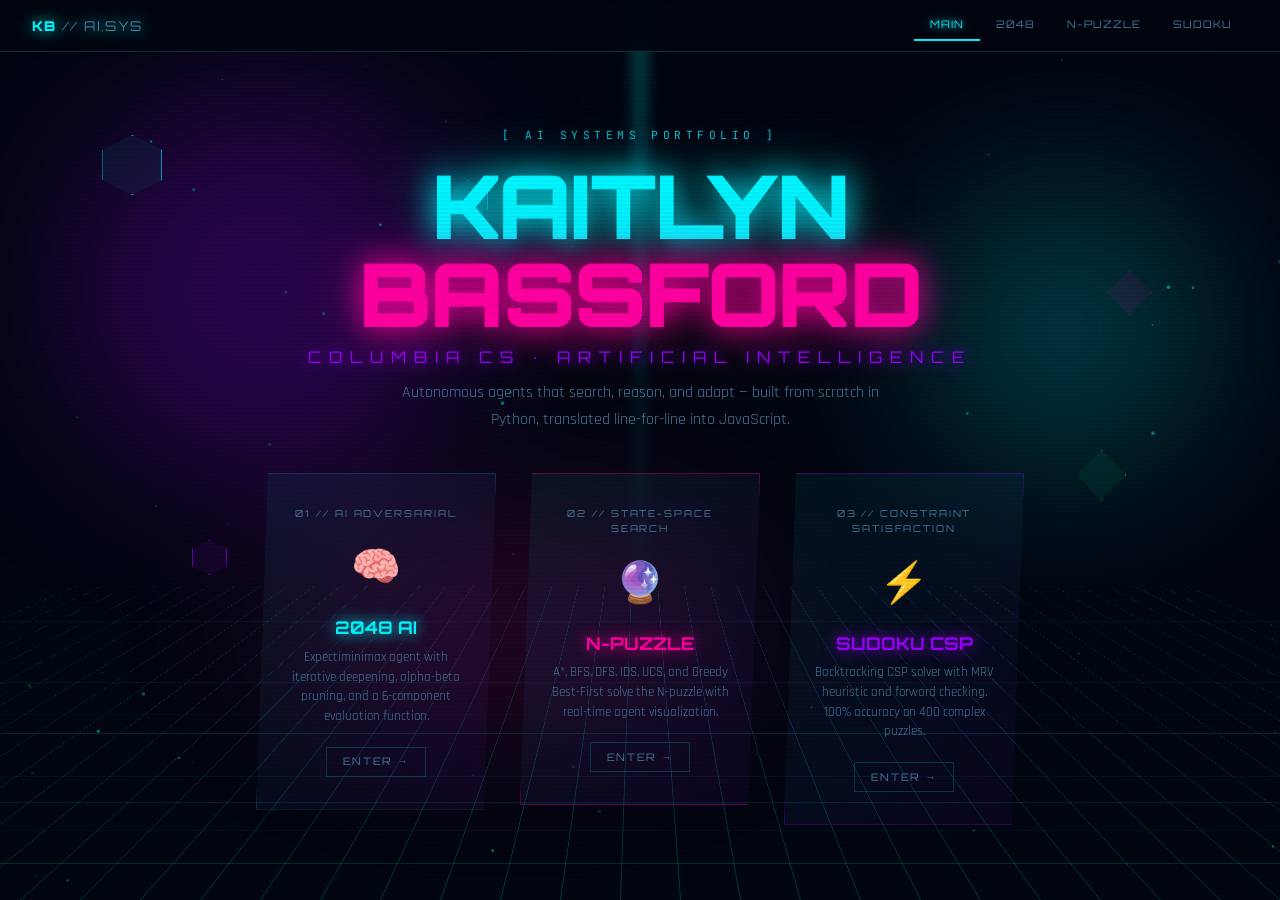
==== index.html @ d5c82c49 "feat: scaffold portfolio landing page and navigation" ====
<!DOCTYPE html>
<html lang="en">
<head>
<meta charset="UTF-8">
<meta name="viewport" content="width=device-width, initial-scale=1.0">
<title>KAITLYN BASSFORD // AI SYSTEMS</title>
<link href="https://fonts.googleapis.com/css2?family=Orbitron:wght@400;700;900&family=Rajdhani:wght@300;400;600;700&family=JetBrains+Mono:wght@300;400;700&display=swap" rel="stylesheet">
<link rel="stylesheet" href="style.css">
</head>
<body>

<nav id="nav">
  <div class="nav-logo"><a href="main.html">KB<span style="color:var(--dim);font-weight:400"> // AI.SYS</span></a></div>
  <ul class="nav-links">
    <li><a href="main.html" class="act">MAIN</a></li>
    <li><a href="2048.html">2048</a></li>
    <li><a href="npuzzle.html">N-PUZZLE</a></li>
    <li><a href="sudoku.html">SUDOKU</a></li>
  </ul>
</nav>

<div class="page act" id="page-main">
  <!-- Background FX -->
  <div class="grid-floor"><div class="grid-floor-inner"></div></div>
  <div class="tunnel-glow"></div>
  <div class="glow-blob b1"></div>
  <div class="glow-blob b2"></div>
  <div class="glow-blob b3"></div>
  <div class="crystal c1"></div>
  <div class="crystal c2"></div>
  <div class="crystal c3"></div>
  <div class="crystal c4"></div>
  <div class="crystal c5"></div>

  <canvas id="particles-canvas" style="position:absolute;top:0;left:0;width:100%;height:100%;pointer-events:none;z-index:1"></canvas>

  <div class="hero-content">
    <div class="hero-tag">[ AI SYSTEMS PORTFOLIO ]</div>
    <h1 class="hero-name">
      <span class="line1" data-text="KAITLYN">KAITLYN</span>
      <span class="line2" data-text="BASSFORD">BASSFORD</span>
    </h1>
    <div class="hero-sub">Columbia CS · Artificial Intelligence</div>
    <p class="hero-desc">Autonomous agents that search, reason, and adapt — built from scratch in Python, translated line-for-line into JavaScript.</p>

    <div class="project-cards">
      <a class="proj-card-main" href="2048.html">
        <div class="pcm-inner">
          <div class="pcm-num">01 // AI ADVERSARIAL</div>
          <div class="pcm-icon">🧠</div>
          <div class="pcm-title cyan">2048 AI</div>
          <div class="pcm-desc">Expectiminimax agent with iterative deepening, alpha-beta pruning, and a 6-component evaluation function.</div>
          <div class="pcm-enter">ENTER →</div>
        </div>
      </a>
      <a class="proj-card-main" href="npuzzle.html">
        <div class="pcm-inner pink-card">
          <div class="pcm-num">02 // STATE-SPACE SEARCH</div>
          <div class="pcm-icon">🔮</div>
          <div class="pcm-title pink">N-PUZZLE</div>
          <div class="pcm-desc">A*, BFS, DFS, IDS, UCS, and Greedy Best-First solve the N-puzzle with real-time agent visualization.</div>
          <div class="pcm-enter">ENTER →</div>
        </div>
      </a>
      <a class="proj-card-main" href="sudoku.html">
        <div class="pcm-inner purple-card">
          <div class="pcm-num">03 // CONSTRAINT SATISFACTION</div>
          <div class="pcm-icon">⚡</div>
          <div class="pcm-title purple">SUDOKU CSP</div>
          <div class="pcm-desc">Backtracking CSP solver with MRV heuristic and forward checking. 100% accuracy on 400 complex puzzles.</div>
          <div class="pcm-enter">ENTER →</div>
        </div>
      </a>
    </div>
  </div>
</div>

<script>
(function() {
  const canvas = document.getElementById('particles-canvas');
  if (!canvas) return;
  const ctx = canvas.getContext('2d');
  let W, H, particles;
  function resize() { W = canvas.width = canvas.offsetWidth; H = canvas.height = canvas.offsetHeight; }
  function init() {
    resize();
    particles = Array.from({length: 60}, () => ({
      x: Math.random()*W, y: Math.random()*H,
      vx: (Math.random()-0.5)*0.4, vy: (Math.random()-0.5)*0.4,
      r: Math.random()*1.5+0.5, a: Math.random()
    }));
  }
  function draw() {
    ctx.clearRect(0,0,W,H);
    particles.forEach(p => {
      p.x += p.vx; p.y += p.vy;
      if (p.x<0) p.x=W; if (p.x>W) p.x=0;
      if (p.y<0) p.y=H; if (p.y>H) p.y=0;
      ctx.beginPath(); ctx.arc(p.x, p.y, p.r, 0, Math.PI*2);
      ctx.fillStyle = `rgba(0,245,255,${p.a*0.5})`; ctx.fill();
    });
    requestAnimationFrame(draw);
  }
  window.addEventListener('resize', init);
  init(); draw();
})();
</script>
</body>
</html>
---- style.css ----
/* ══════════════════════════════════════════════════════
   CYBERPUNK BASE
══════════════════════════════════════════════════════ */
:root {
  --cyan:    #00f5ff;
  --pink:    #ff00a0;
  --purple:  #9b00ff;
  --green:   #00ff88;
  --yellow:  #ffe600;
  --red:     #ff3b3b;
  --bg:      #020610;
  --bg2:     #050d1a;
  --bg3:     #080f20;
  --panel:   rgba(0,245,255,0.04);
  --border:  rgba(0,245,255,0.18);
  --borderb: rgba(0,245,255,0.35);
  --text:    #c0e8ff;
  --dim:     #4a7a9b;
  --mono:    'JetBrains Mono', monospace;
  --orb:     'Orbitron', sans-serif;
  --raj:     'Rajdhani', sans-serif;
}
*,*::before,*::after { margin:0; padding:0; box-sizing:border-box; }
html { scroll-behavior: smooth; }
body {
  background: var(--bg);
  color: var(--text);
  font-family: var(--raj);
  font-size: 15px;
  line-height: 1.6;
  overflow-x: hidden;
}
::-webkit-scrollbar { width: 4px; }
::-webkit-scrollbar-track { background: var(--bg); }
::-webkit-scrollbar-thumb { background: var(--cyan); border-radius: 2px; }
a { color: inherit; text-decoration: none; }
input, button, select { font-family: inherit; }
select option { background: var(--bg2); }

/* ── SCANLINE OVERLAY ── */
body::before {
  content: '';
  position: fixed;
  top: 0; left: 0; right: 0; bottom: 0;
  background: repeating-linear-gradient(
    0deg,
    transparent,
    transparent 2px,
    rgba(0,0,0,0.04) 2px,
    rgba(0,0,0,0.04) 4px
  );
  pointer-events: none;
  z-index: 9999;
  animation: scanmove 8s linear infinite;
}
@keyframes scanmove {
  0% { background-position: 0 0; }
  100% { background-position: 0 100px; }
}

/* ── PAGES ── */
.page { display: none; min-height: 100vh; }
.page.act { display: block; animation: fadeIn 0.4s ease; }
@keyframes fadeIn { from { opacity:0; transform: translateY(10px); } to { opacity:1; transform: translateY(0); } }

/* ── NEON TEXT ── */
.neon-cyan  { color: var(--cyan);   text-shadow: 0 0 10px var(--cyan),   0 0 20px var(--cyan),   0 0 40px var(--cyan); }
.neon-pink  { color: var(--pink);   text-shadow: 0 0 10px var(--pink),   0 0 20px var(--pink),   0 0 40px var(--pink); }
.neon-green { color: var(--green);  text-shadow: 0 0 10px var(--green),  0 0 20px var(--green); }
.neon-purple{ color: var(--purple); text-shadow: 0 0 10px var(--purple), 0 0 20px var(--purple); }

/* ── GLITCH EFFECT ── */
@keyframes glitch1 {
  0%,100% { clip-path: inset(0 0 95% 0); transform: translate(-3px, 0); }
  20%      { clip-path: inset(40% 0 40% 0); transform: translate(3px, 0); }
  40%      { clip-path: inset(80% 0 5% 0); transform: translate(-2px, 0); }
  60%      { clip-path: inset(20% 0 70% 0); transform: translate(2px, 0); }
  80%      { clip-path: inset(60% 0 20% 0); transform: translate(-3px, 0); }
}
@keyframes glitch2 {
  0%,100% { clip-path: inset(5% 0 90% 0); transform: translate(3px, 0); color: var(--pink); }
  33%     { clip-path: inset(50% 0 30% 0); transform: translate(-3px, 0); }
  66%     { clip-path: inset(25% 0 65% 0); transform: translate(2px, 0); }
}
.glitch-wrap { position: relative; display: inline-block; }
.glitch-wrap::before,
.glitch-wrap::after {
  content: attr(data-text);
  position: absolute;
  top: 0; left: 0;
  width: 100%; height: 100%;
  font-family: inherit;
  font-weight: inherit;
  font-size: inherit;
  color: var(--cyan);
}
.glitch-wrap::before {
  animation: glitch1 4s infinite steps(1);
  color: var(--cyan);
}
.glitch-wrap::after {
  animation: glitch2 4.5s infinite steps(1);
  color: var(--pink);
}
.glitch-active .glitch-wrap::before { animation: glitch1 0.3s infinite steps(1); }
.glitch-active .glitch-wrap::after  { animation: glitch2 0.35s infinite steps(1); }

/* ── CYBER BUTTON ── */
.cyber-btn {
  position: relative;
  display: inline-flex;
  align-items: center;
  justify-content: center;
  gap: 0.5rem;
  padding: 0.65rem 1.8rem;
  font-family: var(--orb);
  font-size: 0.75rem;
  font-weight: 700;
  letter-spacing: 0.12em;
  text-transform: uppercase;
  cursor: pointer;
  border: 1px solid var(--cyan);
  background: rgba(0,245,255,0.05);
  color: var(--cyan);
  clip-path: polygon(8px 0%, 100% 0%, calc(100% - 8px) 100%, 0% 100%);
  transition: all 0.2s;
  overflow: hidden;
}
.cyber-btn::before {
  content: '';
  position: absolute;
  inset: 0;
  background: linear-gradient(135deg, var(--cyan) 0%, var(--purple) 100%);
  opacity: 0;
  transition: opacity 0.2s;
}
.cyber-btn:hover::before { opacity: 0.15; }
.cyber-btn:hover {
  border-color: var(--cyan);
  box-shadow: 0 0 20px var(--cyan), inset 0 0 20px rgba(0,245,255,0.1);
  color: #fff;
  transform: translateY(-2px);
}
.cyber-btn.pink  { border-color: var(--pink); color: var(--pink); }
.cyber-btn.pink:hover { box-shadow: 0 0 20px var(--pink), inset 0 0 20px rgba(255,0,160,0.1); }
.cyber-btn.green { border-color: var(--green); color: var(--green); }
.cyber-btn.green:hover { box-shadow: 0 0 20px var(--green), inset 0 0 20px rgba(0,255,136,0.1); }
.cyber-btn.purple{ border-color: var(--purple); color: var(--purple); }
.cyber-btn.purple:hover { box-shadow: 0 0 20px var(--purple); }
.cyber-btn:disabled { opacity: 0.35; cursor: default; transform: none !important; }
.cyber-btn span.btn-txt { position: relative; z-index: 1; }

/* ── CYBER PANEL ── */
.cyber-panel {
  background: var(--bg2);
  border: 1px solid var(--border);
  position: relative;
  overflow: hidden;
}
.cyber-panel::before {
  content: '';
  position: absolute;
  top: 0; left: 0; right: 0;
  height: 2px;
  background: linear-gradient(90deg, transparent, var(--cyan), transparent);
  animation: scanH 3s ease-in-out infinite;
}
@keyframes scanH {
  0%,100% { opacity: 0.3; }
  50% { opacity: 1; }
}
.cyber-panel.pink-panel::before { background: linear-gradient(90deg, transparent, var(--pink), transparent); }
.cyber-panel.green-panel::before { background: linear-gradient(90deg, transparent, var(--green), transparent); }
.cyber-panel.purple-panel::before { background: linear-gradient(90deg, transparent, var(--purple), transparent); }

/* ── PANEL HEADER ── */
.panel-hdr {
  padding: 0.6rem 1rem;
  background: rgba(0,245,255,0.06);
  border-bottom: 1px solid var(--border);
  display: flex;
  align-items: center;
  gap: 0.5rem;
}
.panel-hdr .dots { display: flex; gap: 5px; }
.panel-hdr .dot  { width: 8px; height: 8px; border-radius: 50%; }
.panel-hdr .dr   { background: #ff5f57; }
.panel-hdr .dy   { background: #ffbd2e; }
.panel-hdr .dg   { background: #28ca41; }
.panel-hdr .ttl  {
  font-family: var(--mono);
  font-size: 0.68rem;
  color: var(--cyan);
  letter-spacing: 0.15em;
  text-transform: uppercase;
  flex: 1;
  text-align: center;
}

/* ── INPUT STYLES ── */
.cyber-input {
  background: rgba(0,245,255,0.04);
  border: 1px solid var(--border);
  color: var(--text);
  padding: 0.4rem 0.7rem;
  font-family: var(--mono);
  font-size: 0.78rem;
  outline: none;
  transition: border-color 0.2s, box-shadow 0.2s;
}
.cyber-input:focus {
  border-color: var(--cyan);
  box-shadow: 0 0 8px rgba(0,245,255,0.3);
}
.cyber-select {
  background: var(--bg2);
  border: 1px solid var(--border);
  color: var(--cyan);
  padding: 0.35rem 0.7rem;
  font-family: var(--mono);
  font-size: 0.75rem;
  outline: none;
  cursor: pointer;
}
.cyber-select:focus { border-color: var(--cyan); }

/* ── SLIDER ── */
.cyber-slider {
  -webkit-appearance: none;
  appearance: none;
  width: 100%;
  height: 3px;
  background: linear-gradient(90deg, var(--cyan), var(--purple));
  outline: none;
  border-radius: 2px;
}
.cyber-slider::-webkit-slider-thumb {
  -webkit-appearance: none;
  width: 14px; height: 14px;
  border-radius: 50%;
  background: var(--cyan);
  box-shadow: 0 0 8px var(--cyan);
  cursor: pointer;
}
.cyber-range-label {
  font-family: var(--mono);
  font-size: 0.7rem;
  color: var(--dim);
  display: flex;
  justify-content: space-between;
  margin-top: 0.2rem;
}

/* ── TERMINAL ── */
.term-body {
  background: #020408;
  font-family: var(--mono);
  font-size: 0.78rem;
  line-height: 1.65;
  padding: 0.85rem;
  overflow-y: auto;
  min-height: 100px;
  max-height: 400px;
}
.term-out { white-space: pre-wrap; word-break: break-all; }
.l-c { color: var(--cyan); }
.l-g { color: var(--green); }
.l-p { color: var(--pink); }
.l-y { color: var(--yellow); }
.l-d { color: var(--dim); }
.l-r { color: var(--red); }
.l-w { color: #fff; }
.l-o { color: #ff8c00; }
.term-in-row {
  display: flex;
  align-items: center;
  gap: 0.4rem;
  padding: 0.4rem 0.85rem;
  border-top: 1px solid var(--border);
  background: #020408;
}
.term-prompt { font-family: var(--mono); font-size: 0.78rem; color: var(--green); white-space: nowrap; }
.term-in {
  flex: 1;
  background: none;
  border: none;
  outline: none;
  font-family: var(--mono);
  font-size: 0.78rem;
  color: #fff;
  caret-color: var(--cyan);
}
.run-btn {
  background: var(--cyan);
  color: var(--bg);
  border: none;
  padding: 0.3rem 0.9rem;
  font-family: var(--orb);
  font-size: 0.65rem;
  font-weight: 700;
  cursor: pointer;
  letter-spacing: 0.08em;
  transition: background 0.15s;
  clip-path: polygon(4px 0%, 100% 0%, calc(100%-4px) 100%, 0% 100%);
}
.run-btn:hover { background: var(--green); }
.run-btn:disabled { background: #1a3040; color: var(--dim); cursor: default; }
.run-btn.pink { background: var(--pink); }
.run-btn.pink:hover { background: var(--purple); }

/* ── CODE VIEWER ── */
.code-view { background: var(--bg2); border: 1px solid var(--border); }
.cv-hdr { display: flex; align-items: center; gap: 0; padding: 0.4rem 0.75rem; background: rgba(0,245,255,0.05); border-bottom: 1px solid var(--border); }
.cv-tabs { display: flex; flex: 1; overflow-x: auto; gap: 0; }
.cv-tab { font-family: var(--mono); font-size: 0.66rem; padding: 0.28rem 0.8rem; cursor: pointer; color: var(--dim); border: none; background: none; border-bottom: 2px solid transparent; transition: all 0.12s; white-space: nowrap; }
.cv-tab.act { color: var(--cyan); border-bottom-color: var(--cyan); background: rgba(0,245,255,0.06); }
.cv-tab:hover:not(.act) { color: #fff; background: rgba(255,255,255,0.03); }
.cv-cpy { font-family: var(--mono); font-size: 0.62rem; padding: 0.22rem 0.6rem; background: none; border: 1px solid var(--border); color: var(--dim); cursor: pointer; transition: all 0.15s; white-space: nowrap; }
.cv-cpy:hover { border-color: var(--cyan); color: var(--cyan); }
.cv-body { max-height: 500px; overflow-y: auto; }
.cv-pane { display: none; } .cv-pane.act { display: block; }
pre.cpre { margin: 0; padding: 0.75rem 0; font-family: var(--mono); font-size: 0.74rem; line-height: 1.7; overflow-x: auto; }
.cl { display: flex; min-height: 1.7em; }
.ln { width: 2.5rem; text-align: right; padding-right: 0.65rem; color: #1e3a50; user-select: none; flex-shrink: 0; font-size: 0.67rem; padding-top: 0.1em; }
.lc { flex: 1; padding-right: 0.8rem; }
.kw { color: #c792ea; } .fn { color: #82aaff; } .str { color: #c3e88d; }
.num { color: #f78c6c; } .cmt { color: #3d5468; } .cls { color: #ffcb6b; }

/* ── TOGGLE SWITCH ── */
.toggle-wrap { display: flex; align-items: center; gap: 0.6rem; }
.toggle { position: relative; width: 44px; height: 22px; flex-shrink: 0; }
.toggle input { opacity: 0; width: 0; height: 0; }
.toggle-slider {
  position: absolute;
  inset: 0;
  background: rgba(0,245,255,0.1);
  border: 1px solid var(--border);
  cursor: pointer;
  transition: all 0.3s;
  clip-path: polygon(3px 0%, 100% 0%, calc(100%-3px) 100%, 0% 100%);
}
.toggle-slider::before {
  content: '';
  position: absolute;
  left: 3px;
  top: 50%;
  transform: translateY(-50%);
  width: 14px; height: 14px;
  background: var(--dim);
  transition: all 0.3s;
}
.toggle input:checked + .toggle-slider {
  background: rgba(0,245,255,0.2);
  border-color: var(--cyan);
  box-shadow: 0 0 8px rgba(0,245,255,0.4);
}
.toggle input:checked + .toggle-slider::before {
  left: calc(100% - 17px);
  background: var(--cyan);
  box-shadow: 0 0 8px var(--cyan);
}
.toggle-label { font-family: var(--raj); font-size: 0.82rem; color: var(--text); }

/* ── TOP NAV ── */
#nav {
  position: fixed;
  top: 0; left: 0; right: 0;
  z-index: 200;
  background: rgba(2,6,16,0.9);
  backdrop-filter: blur(20px);
  border-bottom: 1px solid var(--border);
  height: 52px;
  display: flex;
  align-items: center;
  justify-content: space-between;
  padding: 0 2rem;
}
.nav-logo {
  font-family: var(--orb);
  font-weight: 900;
  font-size: 0.85rem;
  color: var(--cyan);
  cursor: pointer;
  letter-spacing: 0.1em;
  text-shadow: 0 0 15px var(--cyan);
}
.nav-links { display: flex; gap: 0; list-style: none; }
.nav-links a {
  font-family: var(--orb);
  font-size: 0.65rem;
  color: var(--dim);
  padding: 0.4rem 1rem;
  letter-spacing: 0.1em;
  border-bottom: 2px solid transparent;
  transition: all 0.15s;
  cursor: pointer;
  display: block;
}
.nav-links a:hover, .nav-links a.act {
  color: var(--cyan);
  border-bottom-color: var(--cyan);
  text-shadow: 0 0 8px var(--cyan);
}

/* ══════════════════════════════════════════════════════
   MAIN PAGE
══════════════════════════════════════════════════════ */
#page-main {
  position: relative;
  min-height: 100vh;
  display: flex;
  flex-direction: column;
  align-items: center;
  justify-content: center;
  overflow: hidden;
  padding-top: 52px;
}

/* Animated grid floor */
.grid-floor {
  position: absolute;
  bottom: 0; left: 0; right: 0;
  height: 60vh;
  perspective: 800px;
  overflow: hidden;
}
.grid-floor-inner {
  position: absolute;
  bottom: 0; left: -50%; right: -50%;
  height: 200%;
  transform: rotateX(70deg);
  transform-origin: bottom center;
  background-image:
    linear-gradient(rgba(0,245,255,0.2) 1px, transparent 1px),
    linear-gradient(90deg, rgba(0,245,255,0.2) 1px, transparent 1px);
  background-size: 60px 60px;
  animation: gridScroll 8s linear infinite;
}
@keyframes gridScroll {
  from { background-position: 0 0; }
  to   { background-position: 0 60px; }
}

/* Tunnel glow */
.tunnel-glow {
  position: absolute;
  top: 0; left: 50%;
  transform: translateX(-50%);
  width: 4px;
  height: 70vh;
  background: linear-gradient(180deg, var(--cyan) 0%, rgba(0,245,255,0.2) 70%, transparent 100%);
  filter: blur(8px);
  animation: tunnelPulse 2s ease-in-out infinite;
}
@keyframes tunnelPulse {
  0%,100% { opacity: 0.6; }
  50% { opacity: 1; }
}

/* Ambient glow blobs */
.glow-blob {
  position: absolute;
  border-radius: 50%;
  filter: blur(80px);
  pointer-events: none;
  animation: blobFloat 6s ease-in-out infinite;
}
.glow-blob.b1 { width: 400px; height: 400px; background: rgba(155,0,255,0.25); top: 10%; left: 5%; animation-delay: 0s; }
.glow-blob.b2 { width: 300px; height: 300px; background: rgba(0,245,255,0.2); top: 20%; right: 5%; animation-delay: 2s; }
.glow-blob.b3 { width: 500px; height: 200px; background: rgba(255,0,160,0.15); bottom: 20%; left: 20%; animation-delay: 4s; }
@keyframes blobFloat {
  0%,100% { transform: translateY(0) scale(1); }
  50%     { transform: translateY(-20px) scale(1.05); }
}

/* Floating crystals */
.crystal {
  position: absolute;
  border: 1px solid rgba(0,245,255,0.4);
  background: rgba(0,245,255,0.05);
  animation: crystalFloat 5s ease-in-out infinite, crystalRotate 12s linear infinite;
}
.crystal.c1 { width: 60px; height: 60px; top: 15%; left: 8%; animation-delay: 0s; clip-path: polygon(50% 0%,100% 25%,100% 75%,50% 100%,0% 75%,0% 25%); border-color: rgba(0,245,255,0.6); }
.crystal.c2 { width: 45px; height: 45px; top: 30%; right: 10%; animation-delay: 1.5s; clip-path: polygon(50% 0%,100% 50%,50% 100%,0% 50%); border-color: rgba(255,0,160,0.6); background: rgba(255,0,160,0.08); }
.crystal.c3 { width: 35px; height: 35px; top: 60%; left: 15%; animation-delay: 3s; clip-path: polygon(50% 0%,100% 25%,100% 75%,50% 100%,0% 75%,0% 25%); border-color: rgba(155,0,255,0.6); background: rgba(155,0,255,0.08); }
.crystal.c4 { width: 50px; height: 50px; top: 50%; right: 12%; animation-delay: 2s; clip-path: polygon(50% 0%,100% 50%,50% 100%,0% 50%); border-color: rgba(0,255,136,0.6); background: rgba(0,255,136,0.06); }
.crystal.c5 { width: 40px; height: 40px; top: 20%; left: 35%; animation-delay: 0.8s; clip-path: polygon(50% 0%,100% 25%,100% 75%,50% 100%,0% 75%,0% 25%); }
@keyframes crystalFloat {
  0%,100% { transform: translateY(0); }
  50%     { transform: translateY(-18px); }
}
@keyframes crystalRotate {
  from { filter: hue-rotate(0deg); }
  to   { filter: hue-rotate(360deg); }
}

/* Hero content */
.hero-content {
  position: relative;
  z-index: 10;
  text-align: center;
  padding: 2rem;
}
.hero-tag {
  font-family: var(--mono);
  font-size: 0.7rem;
  color: var(--cyan);
  letter-spacing: 0.4em;
  text-transform: uppercase;
  margin-bottom: 1rem;
  opacity: 0.8;
}
.hero-name {
  font-family: var(--orb);
  font-size: clamp(2.5rem, 8vw, 5.5rem);
  font-weight: 900;
  letter-spacing: -0.02em;
  line-height: 1;
  margin-bottom: 0.5rem;
  color: #fff;
}
.hero-name .line1 { display: block; color: var(--cyan); text-shadow: 0 0 30px var(--cyan), 0 0 60px rgba(0,245,255,0.5); }
.hero-name .line2 { display: block; color: var(--pink); text-shadow: 0 0 30px var(--pink), 0 0 60px rgba(255,0,160,0.5); }
.hero-sub {
  font-family: var(--orb);
  font-size: clamp(0.75rem, 2vw, 1rem);
  color: var(--purple);
  letter-spacing: 0.5em;
  text-transform: uppercase;
  margin-bottom: 0.5rem;
  text-shadow: 0 0 15px var(--purple);
}
.hero-desc {
  font-family: var(--raj);
  font-size: 1rem;
  color: var(--dim);
  max-width: 500px;
  margin: 0 auto 2.5rem;
  line-height: 1.7;
}

/* Project cards on main */
.project-cards {
  display: flex;
  gap: 1.5rem;
  flex-wrap: wrap;
  justify-content: center;
  position: relative;
  z-index: 10;
}
.proj-card-main {
  display: block;
  text-decoration: none;
  color: inherit;
  position: relative;
  width: 240px;
  padding: 0;
  cursor: pointer;
  transition: transform 0.3s;
}
.proj-card-main:hover { transform: translateY(-8px); }
.pcm-inner {
  background: linear-gradient(135deg, rgba(0,245,255,0.06), rgba(155,0,255,0.06));
  border: 1px solid var(--border);
  padding: 2rem 1.5rem;
  text-align: center;
  clip-path: polygon(12px 0%, 100% 0%, calc(100% - 12px) 100%, 0% 100%);
  transition: all 0.3s;
}
.proj-card-main:hover .pcm-inner {
  border-color: var(--cyan);
  box-shadow: 0 0 30px rgba(0,245,255,0.2), inset 0 0 30px rgba(0,245,255,0.05);
}
.pcm-inner.pink-card { border-color: rgba(255,0,160,0.35); }
.proj-card-main:hover .pcm-inner.pink-card {
  border-color: var(--pink);
  box-shadow: 0 0 30px rgba(255,0,160,0.2), inset 0 0 30px rgba(255,0,160,0.05);
}
.pcm-inner.purple-card { border-color: rgba(155,0,255,0.35); }
.proj-card-main:hover .pcm-inner.purple-card {
  border-color: var(--purple);
  box-shadow: 0 0 30px rgba(155,0,255,0.2), inset 0 0 30px rgba(155,0,255,0.05);
}
.pcm-num { font-family: var(--orb); font-size: 0.6rem; color: var(--dim); letter-spacing: 0.2em; margin-bottom: 1rem; }
.pcm-icon { font-size: 2.5rem; margin-bottom: 0.75rem; }
.pcm-title { font-family: var(--orb); font-size: 1.1rem; font-weight: 700; margin-bottom: 0.4rem; color: #fff; }
.pcm-title.cyan   { color: var(--cyan);   text-shadow: 0 0 15px var(--cyan); }
.pcm-title.pink   { color: var(--pink);   text-shadow: 0 0 15px var(--pink); }
.pcm-title.purple { color: var(--purple); text-shadow: 0 0 15px var(--purple); }
.pcm-desc { font-family: var(--raj); font-size: 0.82rem; color: var(--dim); line-height: 1.5; margin-bottom: 1.25rem; }
.pcm-enter {
  font-family: var(--orb);
  font-size: 0.65rem;
  letter-spacing: 0.15em;
  color: var(--dim);
  border: 1px solid var(--border);
  padding: 0.35rem 1rem;
  clip-path: polygon(4px 0%, 100% 0%, calc(100%-4px) 100%, 0% 100%);
  display: inline-block;
  transition: all 0.2s;
}
.proj-card-main:hover .pcm-enter { color: var(--cyan); border-color: var(--cyan); box-shadow: 0 0 10px rgba(0,245,255,0.3); }
.proj-card-main:hover .pcm-inner.pink-card .pcm-enter { color: var(--pink); border-color: var(--pink); box-shadow: 0 0 10px rgba(255,0,160,0.3); }
.proj-card-main:hover .pcm-inner.purple-card .pcm-enter { color: var(--purple); border-color: var(--purple); box-shadow: 0 0 10px rgba(155,0,255,0.3); }

/* ══════════════════════════════════════════════════════
   SHARED PROJECT PAGE LAYOUT
══════════════════════════════════════════════════════ */
.proj-page { padding-top: 52px; }
/* ── BACK BUTTON ── */
.back-btn {
  display: inline-flex;
  align-items: center;
  gap: 0.4rem;
  font-family: var(--mono);
  font-size: 0.68rem;
  letter-spacing: 0.12em;
  text-transform: uppercase;
  color: var(--dim);
  text-decoration: none;
  border: 1px solid rgba(0,245,255,0.15);
  padding: 0.35rem 0.9rem;
  margin-bottom: 0.8rem;
  transition: color 0.2s, border-color 0.2s, box-shadow 0.2s;
}
.back-btn:hover {
  color: var(--cyan);
  border-color: var(--cyan);
  box-shadow: 0 0 8px rgba(0,245,255,0.25);
}

.proj-header {
  border-bottom: 1px solid var(--border);
  padding: 2rem 2.5rem 1.5rem;
  display: flex;
  align-items: center;
  justify-content: space-between;
  flex-wrap: wrap;
  gap: 1rem;
  background: linear-gradient(180deg, rgba(0,245,255,0.03), transparent);
}
.proj-header-left {}
.proj-pg-tag { font-family: var(--mono); font-size: 0.65rem; color: var(--dim); letter-spacing: 0.2em; text-transform: uppercase; margin-bottom: 0.3rem; }
.proj-pg-title { font-family: var(--orb); font-size: 2rem; font-weight: 900; letter-spacing: -0.02em; }
.proj-pg-sub { font-family: var(--raj); font-size: 0.9rem; color: var(--dim); margin-top: 0.2rem; }
.proj-header-right { display: flex; gap: 0.75rem; flex-wrap: wrap; align-items: center; }
.gist-link {
  font-family: var(--mono);
  font-size: 0.68rem;
  color: var(--purple);
  border: 1px solid rgba(155,0,255,0.4);
  padding: 0.35rem 0.9rem;
  display: inline-flex;
  align-items: center;
  gap: 0.35rem;
  transition: all 0.15s;
}
.gist-link:hover { border-color: var(--purple); box-shadow: 0 0 12px rgba(155,0,255,0.4); color: #fff; }

.proj-body { display: grid; grid-template-columns: 1fr 380px; gap: 0; min-height: calc(100vh - 180px); }
.proj-game-col { padding: 1.5rem 2rem; border-right: 1px solid var(--border); }
.proj-ctrl-col { padding: 1.5rem; overflow-y: auto; background: var(--bg2); display: flex; flex-direction: column; gap: 1.2rem; }

.section-title {
  font-family: var(--orb);
  font-size: 0.7rem;
  font-weight: 700;
  letter-spacing: 0.2em;
  text-transform: uppercase;
  color: var(--cyan);
  margin-bottom: 0.85rem;
  display: flex;
  align-items: center;
  gap: 0.5rem;
}
.section-title::before { content: '//'; color: var(--dim); font-weight: 400; }
.section-title.pink-ttl { color: var(--pink); }
.section-title.green-ttl { color: var(--green); }
.section-title.purple-ttl { color: var(--purple); }

/* ── CODE SECTION ── */
.code-section { margin-top: 2rem; padding: 0 2rem 3rem; }
.code-section-hdr {
  display: flex;
  align-items: center;
  justify-content: space-between;
  padding: 1rem 0;
  border-top: 1px solid var(--border);
  cursor: pointer;
  gap: 1rem;
}
.code-section-hdr h3 {
  font-family: var(--orb);
  font-size: 0.85rem;
  font-weight: 700;
  letter-spacing: 0.12em;
  color: var(--purple);
  display: flex;
  align-items: center;
  gap: 0.5rem;
}
.code-toggle-icon { transition: transform 0.3s; font-size: 1.2rem; color: var(--purple); }
.code-section-body { display: none; }
.code-section-body.open { display: block; animation: fadeIn 0.3s ease; }

/* ── HEURISTIC DISPLAY ── */
.heuristic-card {
  background: rgba(0,245,255,0.03);
  border: 1px solid var(--border);
  padding: 0.85rem;
  margin-bottom: 0.6rem;
}
.h-row {
  display: flex;
  align-items: center;
  justify-content: space-between;
  gap: 0.5rem;
  margin-bottom: 0.5rem;
}
.h-name { font-family: var(--raj); font-size: 0.85rem; font-weight: 600; color: var(--text); }
.h-val {
  font-family: var(--orb);
  font-size: 0.75rem;
  color: var(--cyan);
  min-width: 45px;
  text-align: right;
}
.h-bar {
  height: 3px;
  background: var(--border);
  border-radius: 2px;
  overflow: hidden;
  margin-bottom: 0.3rem;
}
.h-bar-fill {
  height: 100%;
  background: linear-gradient(90deg, var(--cyan), var(--purple));
  transition: width 0.5s ease;
  box-shadow: 0 0 6px var(--cyan);
}

/* ── STAT CHIPS ── */
.stat-chips { display: flex; flex-wrap: wrap; gap: 0.5rem; }
.stat-chip {
  font-family: var(--mono);
  font-size: 0.68rem;
  padding: 0.2rem 0.6rem;
  border: 1px solid var(--border);
  background: rgba(0,245,255,0.04);
  color: var(--dim);
}
.stat-chip .val { color: var(--cyan); margin-left: 0.35rem; }
.stat-chip.pink .val { color: var(--pink); }
.stat-chip.green .val { color: var(--green); }
.stat-chip.purple .val { color: var(--purple); }

/* ══════════════════════════════════════════════════════
   2048 GAME
══════════════════════════════════════════════════════ */
.g48-outer { display: flex; flex-direction: column; align-items: center; gap: 1.2rem; }
.g48-score-row { display: flex; gap: 1.5rem; justify-content: center; }
.g48-score-box {
  text-align: center;
  padding: 0.6rem 1.2rem;
  background: rgba(0,245,255,0.04);
  border: 1px solid var(--border);
}
.g48-score-label { font-family: var(--orb); font-size: 0.58rem; color: var(--dim); letter-spacing: 0.15em; }
.g48-score-val { font-family: var(--orb); font-size: 1.5rem; font-weight: 900; color: var(--cyan); text-shadow: 0 0 10px var(--cyan); }
.g48-score-val.pink { color: var(--pink); text-shadow: 0 0 10px var(--pink); }
#g48 { display: grid; gap: 5px; padding: 8px; background: rgba(0,245,255,0.04); border: 1px solid var(--border); }
.t48 { display: flex; align-items: center; justify-content: center; font-family: var(--orb); font-weight: 900; font-size: 1.2rem; transition: all 0.1s; background: rgba(255,255,255,0.03); color: #333; border: 1px solid var(--border); animation: tileAppear 0.1s ease; }
@keyframes tileAppear { from { transform: scale(0.8); opacity: 0.5; } to { transform: scale(1); opacity: 1; } }
.t48.v2   { background: rgba(0,245,255,0.12); color: var(--cyan);   border-color: rgba(0,245,255,0.3);   text-shadow: 0 0 8px var(--cyan); }
.t48.v4   { background: rgba(0,245,255,0.2);  color: var(--cyan);   border-color: rgba(0,245,255,0.5);   text-shadow: 0 0 10px var(--cyan); }
.t48.v8   { background: rgba(0,255,136,0.15); color: var(--green);  border-color: rgba(0,255,136,0.4);   text-shadow: 0 0 8px var(--green); }
.t48.v16  { background: rgba(0,255,136,0.22); color: var(--green);  border-color: rgba(0,255,136,0.6);   text-shadow: 0 0 12px var(--green); }
.t48.v32  { background: rgba(255,179,71,0.18);color: #ffb347;       border-color: rgba(255,179,71,0.5);  text-shadow: 0 0 10px #ffb347; }
.t48.v64  { background: rgba(255,179,71,0.28);color: #ffb347;       border-color: rgba(255,179,71,0.7);  text-shadow: 0 0 14px #ffb347; }
.t48.v128 { background: rgba(255,59,59,0.2);  color: var(--red);    border-color: rgba(255,59,59,0.5);   font-size: 1rem; text-shadow: 0 0 10px var(--red); }
.t48.v256 { background: rgba(255,59,59,0.3);  color: var(--red);    border-color: rgba(255,59,59,0.7);   font-size: 1rem; text-shadow: 0 0 14px var(--red); }
.t48.v512 { background: rgba(155,0,255,0.22); color: var(--purple); border-color: rgba(155,0,255,0.5);   font-size: 0.95rem; text-shadow: 0 0 10px var(--purple); }
.t48.v1024{ background: rgba(155,0,255,0.35); color: var(--purple); border-color: rgba(155,0,255,0.7);   font-size: 0.85rem; text-shadow: 0 0 14px var(--purple); }
.t48.v2048{ background: linear-gradient(135deg, var(--cyan), var(--green)); color: var(--bg); border-color: var(--cyan); font-size: 0.8rem; box-shadow: 0 0 20px var(--cyan); }
.t48.v4096{ background: linear-gradient(135deg, var(--pink), var(--purple)); color: #fff; border-color: var(--pink); font-size: 0.75rem; box-shadow: 0 0 20px var(--pink); }
.t48.v8192{ background: linear-gradient(135deg, var(--yellow), var(--pink)); color: var(--bg); border-color: var(--yellow); font-size: 0.7rem; box-shadow: 0 0 20px var(--yellow); }

/* ══════════════════════════════════════════════════════
   PUZZLE GRID
══════════════════════════════════════════════════════ */
.pzl-grid-wrap { display: inline-grid; gap: 4px; padding: 6px; border: 2px solid var(--dim); background: var(--border); }
.pzl-cell {
  display: flex; align-items: center; justify-content: center;
  font-family: var(--orb); font-size: 1.2rem; font-weight: 700;
  color: #fff; background: rgba(0,245,255,0.06); border: 1px solid var(--border);
  cursor: pointer; transition: all 0.12s; user-select: none;
  text-shadow: 0 0 8px var(--cyan);
}
.pzl-cell.empty { background: rgba(0,0,0,0.3); color: transparent; border-color: #0a1a2a; }
.pzl-cell.selected { background: rgba(0,245,255,0.2); border-color: var(--cyan); box-shadow: 0 0 12px rgba(0,245,255,0.5); }
.pzl-cell.moved { background: rgba(0,255,136,0.15); border-color: var(--green); color: var(--green); text-shadow: 0 0 10px var(--green); animation: moveFlash 0.2s ease; }
@keyframes moveFlash { 0% { transform: scale(0.9); } 100% { transform: scale(1); } }

/* ══════════════════════════════════════════════════════
   N-PUZZLE GRID
══════════════════════════════════════════════════════ */
.np-grid { display: grid; gap: 6px; padding: 10px; background: rgba(255,0,160,0.04); border: 2px solid rgba(255,0,160,0.35); }
.np-tile { display: flex; align-items: center; justify-content: center; font-family: var(--orb); font-weight: 900; background: rgba(255,0,160,0.1); border: 1px solid rgba(255,0,160,0.35); color: var(--pink); text-shadow: 0 0 10px var(--pink); transition: background 0.15s; animation: tileAppear 0.15s ease; cursor: default; }
.np-tile.np-blank { background: rgba(0,0,0,0.3); border-color: rgba(255,0,160,0.12); color: transparent; text-shadow: none; }
.np-tile.np-moved { background: rgba(255,0,160,0.35); box-shadow: inset 0 0 16px rgba(255,0,160,0.5); animation: cellPop 0.2s ease; }

/* ══════════════════════════════════════════════════════
   SUDOKU GRID
══════════════════════════════════════════════════════ */
.sdk-grid { display: grid; grid-template-columns: repeat(9,38px); grid-template-rows: repeat(9,38px); border: 2px solid rgba(0,245,255,0.5); background: var(--border); gap: 1px; }
.sdk-cell { width: 38px; height: 38px; display: flex; align-items: center; justify-content: center; background: var(--bg); }
.sdk-cell.b3r { border-right: 2px solid rgba(0,245,255,0.5); }
.sdk-cell.b3b { border-bottom: 2px solid rgba(0,245,255,0.5); }
.sdk-cell.given { background: rgba(0,245,255,0.06); }
.sdk-cell.given .sdk-inp { color: var(--cyan); font-weight: 700; pointer-events: none; text-shadow: 0 0 6px var(--cyan); }
.sdk-cell.solved .sdk-inp { color: var(--green); text-shadow: 0 0 8px var(--green); animation: cellPop 0.2s ease; }
.sdk-cell.active { background: rgba(155,0,255,0.28) !important; box-shadow: inset 0 0 12px rgba(155,0,255,0.6); }
.sdk-cell.active .sdk-inp { color: #fff !important; text-shadow: 0 0 10px var(--purple); font-weight: 700; animation: cellPop 0.15s ease; }
.sdk-cell.backtrack { background: rgba(255,0,160,0.22) !important; box-shadow: inset 0 0 12px rgba(255,0,160,0.5); }
.sdk-cell.backtrack .sdk-inp { color: var(--pink) !important; text-shadow: 0 0 8px var(--pink); }
.sdk-cell.empty .sdk-inp { color: transparent; }
.sdk-inp { width: 100%; height: 100%; background: transparent; border: none; outline: none; font-family: var(--mono); font-size: 0.9rem; color: var(--dim); text-align: center; cursor: default; pointer-events: none; }
.sdk-inp:focus { background: rgba(0,245,255,0.08); color: #fff; }
@keyframes cellPop { 0% { transform: scale(0.6); opacity:0.5; } 65% { transform: scale(1.15); } 100% { transform: scale(1); opacity:1; } }

/* ══════════════════════════════════════════════════════
   AGENT LOG
══════════════════════════════════════════════════════ */
.agent-log {
  flex: 1;
  font-family: var(--mono);
  font-size: 0.7rem;
  background: #010308;
  border: 1px solid var(--border);
  padding: 0.7rem;
  overflow-y: auto;
  max-height: 220px;
  line-height: 1.6;
}
.agent-log .log-move { color: var(--cyan); }
.agent-log .log-val  { color: var(--yellow); }
.agent-log .log-best { color: var(--green); font-weight: 700; }
.agent-log .log-adv  { color: var(--pink); }
.agent-log .log-info { color: var(--dim); }
.agent-log .log-err  { color: var(--red); }

/* ══════════════════════════════════════════════════════
   RESPONSIVE
══════════════════════════════════════════════════════ */
@media(max-width: 1000px) {
  .proj-body { grid-template-columns: 1fr; }
  .proj-ctrl-col { border-right: none; border-top: 1px solid var(--border); }
  .proj-game-col { border-right: none; }
}
@media(max-width: 600px) {
  .project-cards { flex-direction: column; align-items: center; }
  .proj-header { padding: 1.5rem; }
  .proj-game-col { padding: 1rem; }
  #nav { padding: 0 1rem; }
  .nav-links a { padding: 0.4rem 0.5rem; font-size: 0.6rem; }
  .sdk-grid { grid-template-columns: repeat(9,32px); grid-template-rows: repeat(9,32px); }
  .sdk-cell,.sdk-inp { width:32px!important; height:32px!important; font-size:.75rem!important; }
}

/* ══════════════════════════════════════════════════════
   SPINNER
══════════════════════════════════════════════════════ */
@keyframes spin { to { transform: rotate(360deg); } }
.spin { display: inline-block; width: 12px; height: 12px; border: 2px solid var(--border); border-top-color: var(--cyan); border-radius: 50%; animation: spin 0.7s linear infinite; }
.spin.pink { border-top-color: var(--pink); }

/* HEX CORNER BRACKETS */
.bracket-box {
  position: relative;
  padding: 1.5rem;
}
.bracket-box::before, .bracket-box::after {
  content: '';
  position: absolute;
  width: 16px; height: 16px;
  border-color: var(--cyan);
  border-style: solid;
}
.bracket-box::before { top: 0; left: 0; border-width: 2px 0 0 2px; }
.bracket-box::after  { bottom: 0; right: 0; border-width: 0 2px 2px 0; }
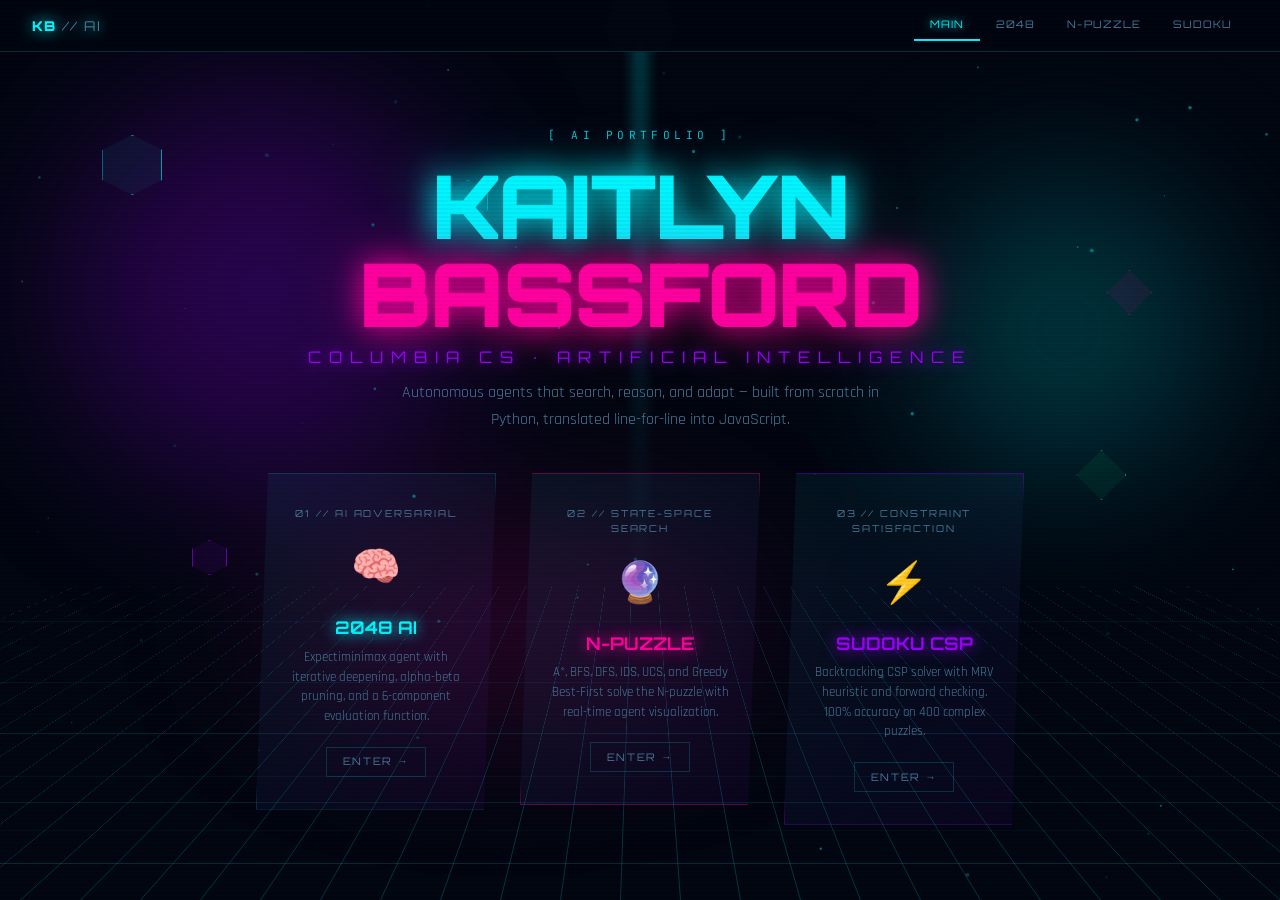
==== commit b25fb5b8: "style: rebrand hero terminal prompt and fix nav links" ====
--- a/index.html
+++ b/index.html
@@ -3,16 +3,16 @@
 <head>
 <meta charset="UTF-8">
 <meta name="viewport" content="width=device-width, initial-scale=1.0">
-<title>KAITLYN BASSFORD // AI SYSTEMS</title>
+<title>KAITLYN BASSFORD // AI</title>
 <link href="https://fonts.googleapis.com/css2?family=Orbitron:wght@400;700;900&family=Rajdhani:wght@300;400;600;700&family=JetBrains+Mono:wght@300;400;700&display=swap" rel="stylesheet">
 <link rel="stylesheet" href="style.css">
 </head>
 <body>
 
 <nav id="nav">
-  <div class="nav-logo"><a href="main.html">KB<span style="color:var(--dim);font-weight:400"> // AI.SYS</span></a></div>
+  <div class="nav-logo"><a href="index.html">KB<span style="color:var(--dim);font-weight:400"> // AI</span></a></div>
   <ul class="nav-links">
-    <li><a href="main.html" class="act">MAIN</a></li>
+    <li><a href="index.html" class="act">MAIN</a></li>
     <li><a href="2048.html">2048</a></li>
     <li><a href="npuzzle.html">N-PUZZLE</a></li>
     <li><a href="sudoku.html">SUDOKU</a></li>
@@ -35,7 +35,7 @@
   <canvas id="particles-canvas" style="position:absolute;top:0;left:0;width:100%;height:100%;pointer-events:none;z-index:1"></canvas>
 
   <div class="hero-content">
-    <div class="hero-tag">[ AI SYSTEMS PORTFOLIO ]</div>
+    <div class="hero-tag">[ AI PORTFOLIO ]</div>
     <h1 class="hero-name">
       <span class="line1" data-text="KAITLYN">KAITLYN</span>
       <span class="line2" data-text="BASSFORD">BASSFORD</span>
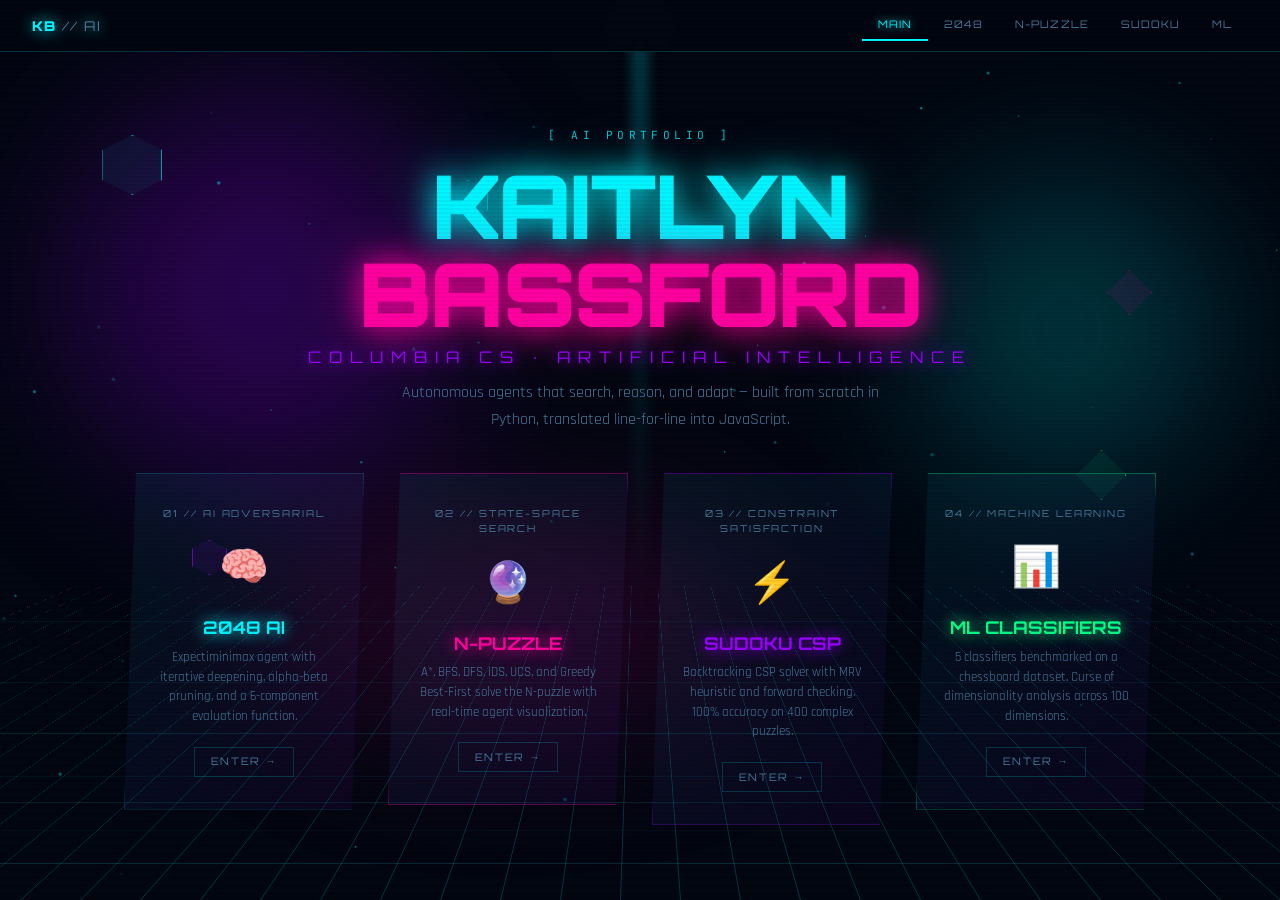
==== commit 80c6409d: "feat: add ML classifiers page" ====
--- a/index.html
+++ b/index.html
@@ -16,6 +16,7 @@
     <li><a href="2048.html">2048</a></li>
     <li><a href="npuzzle.html">N-PUZZLE</a></li>
     <li><a href="sudoku.html">SUDOKU</a></li>
+    <li><a href="ml.html">ML</a></li>
   </ul>
 </nav>
 
@@ -71,6 +72,15 @@
           <div class="pcm-enter">ENTER →</div>
         </div>
       </a>
+      <a class="proj-card-main" href="ml.html">
+        <div class="pcm-inner" style="border-color:rgba(0,255,136,0.35)">
+          <div class="pcm-num">04 // MACHINE LEARNING</div>
+          <div class="pcm-icon">📊</div>
+          <div class="pcm-title" style="color:var(--green);text-shadow:0 0 15px var(--green)">ML CLASSIFIERS</div>
+          <div class="pcm-desc">5 classifiers benchmarked on a chessboard dataset. Curse of dimensionality analysis across 100 dimensions.</div>
+          <div class="pcm-enter">ENTER →</div>
+        </div>
+      </a>
     </div>
   </div>
 </div>
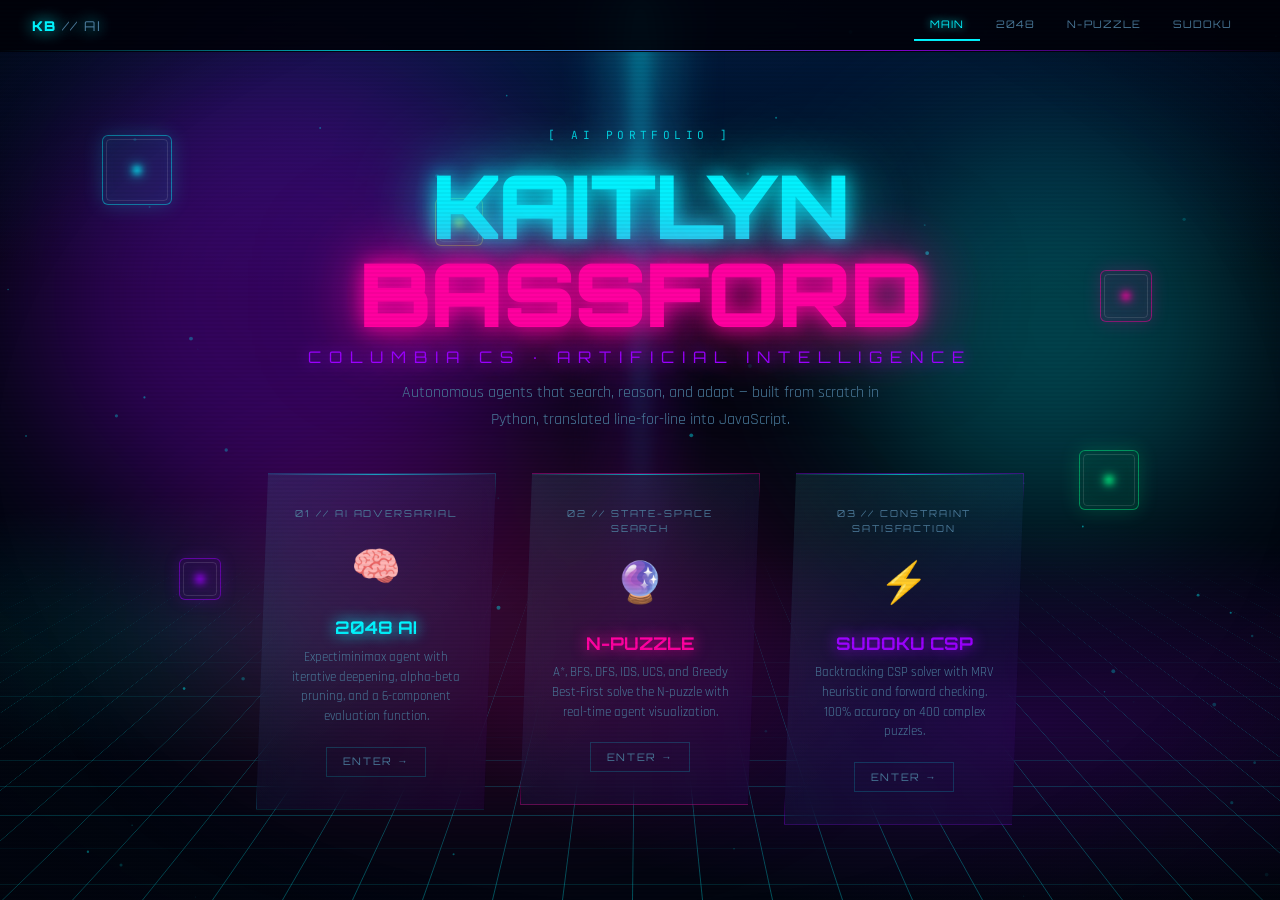
==== commit 4d1b339f: "chore: remove ML classifiers page" ====
--- a/index.html
+++ b/index.html
@@ -16,7 +16,6 @@
     <li><a href="2048.html">2048</a></li>
     <li><a href="npuzzle.html">N-PUZZLE</a></li>
     <li><a href="sudoku.html">SUDOKU</a></li>
-    <li><a href="ml.html">ML</a></li>
   </ul>
 </nav>
 
@@ -72,15 +71,6 @@
           <div class="pcm-enter">ENTER →</div>
         </div>
       </a>
-      <a class="proj-card-main" href="ml.html">
-        <div class="pcm-inner" style="border-color:rgba(0,255,136,0.35)">
-          <div class="pcm-num">04 // MACHINE LEARNING</div>
-          <div class="pcm-icon">📊</div>
-          <div class="pcm-title" style="color:var(--green);text-shadow:0 0 15px var(--green)">ML CLASSIFIERS</div>
-          <div class="pcm-desc">5 classifiers benchmarked on a chessboard dataset. Curse of dimensionality analysis across 100 dimensions.</div>
-          <div class="pcm-enter">ENTER →</div>
-        </div>
-      </a>
     </div>
   </div>
 </div>
--- a/style.css
+++ b/style.css
@@ -24,11 +24,24 @@
 html { scroll-behavior: smooth; }
 body {
   background: var(--bg);
+  background-image:
+    radial-gradient(ellipse 140% 60% at 50% 0%, rgba(0,60,140,0.4) 0%, transparent 60%),
+    radial-gradient(ellipse 80% 40% at 80% 80%, rgba(155,0,255,0.18) 0%, transparent 55%),
+    radial-gradient(ellipse 60% 30% at 15% 70%, rgba(0,245,255,0.1) 0%, transparent 50%);
   color: var(--text);
   font-family: var(--raj);
   font-size: 15px;
   line-height: 1.6;
   overflow-x: hidden;
+}
+/* vignette */
+body::after {
+  content: '';
+  position: fixed;
+  inset: 0;
+  background: radial-gradient(ellipse 100% 100% at 50% 50%, transparent 50%, rgba(1,2,8,0.7) 100%);
+  pointer-events: none;
+  z-index: 1;
 }
 ::-webkit-scrollbar { width: 4px; }
 ::-webkit-scrollbar-track { background: var(--bg); }
@@ -126,6 +139,7 @@
   transition: all 0.2s;
   overflow: hidden;
 }
+/* gradient fill on hover */
 .cyber-btn::before {
   content: '';
   position: absolute;
@@ -133,11 +147,25 @@
   background: linear-gradient(135deg, var(--cyan) 0%, var(--purple) 100%);
   opacity: 0;
   transition: opacity 0.2s;
-}
+  z-index: 0;
+}
+/* sweep shimmer */
+.cyber-btn::after {
+  content: '';
+  position: absolute;
+  top: 0; left: 0;
+  width: 50%;
+  height: 100%;
+  background: linear-gradient(90deg, transparent, rgba(255,255,255,0.18), transparent);
+  transform: translateX(-150%);
+  transition: transform 0s;
+  z-index: 1;
+}
+.cyber-btn:hover::after { transform: translateX(300%); transition: transform 0.45s ease; }
 .cyber-btn:hover::before { opacity: 0.15; }
 .cyber-btn:hover {
   border-color: var(--cyan);
-  box-shadow: 0 0 20px var(--cyan), inset 0 0 20px rgba(0,245,255,0.1);
+  box-shadow: 0 0 28px var(--cyan), 0 0 60px rgba(0,245,255,0.25), inset 0 0 20px rgba(0,245,255,0.1);
   color: #fff;
   transform: translateY(-2px);
 }
@@ -152,8 +180,11 @@
 
 /* ── CYBER PANEL ── */
 .cyber-panel {
-  background: var(--bg2);
+  background: rgba(5,13,26,0.75);
+  backdrop-filter: blur(12px);
+  -webkit-backdrop-filter: blur(12px);
   border: 1px solid var(--border);
+  box-shadow: inset 0 1px 0 rgba(0,245,255,0.08), 0 4px 32px rgba(0,0,0,0.4);
   position: relative;
   overflow: hidden;
 }
@@ -366,14 +397,22 @@
   position: fixed;
   top: 0; left: 0; right: 0;
   z-index: 200;
-  background: rgba(2,6,16,0.9);
-  backdrop-filter: blur(20px);
-  border-bottom: 1px solid var(--border);
+  background: rgba(1,2,8,0.88);
+  backdrop-filter: blur(24px);
+  border-bottom: 1px solid transparent;
   height: 52px;
   display: flex;
   align-items: center;
   justify-content: space-between;
   padding: 0 2rem;
+}
+#nav::after {
+  content: '';
+  position: absolute;
+  bottom: 0; left: 0; right: 0;
+  height: 1px;
+  background: linear-gradient(90deg, transparent, var(--cyan) 30%, var(--purple) 70%, transparent);
+  opacity: 0.8;
 }
 .nav-logo {
   font-family: var(--orb);
@@ -420,25 +459,27 @@
 .grid-floor {
   position: absolute;
   bottom: 0; left: 0; right: 0;
-  height: 60vh;
-  perspective: 800px;
+  height: 65vh;
+  perspective: 1000px;
   overflow: hidden;
 }
 .grid-floor-inner {
   position: absolute;
-  bottom: 0; left: -50%; right: -50%;
-  height: 200%;
-  transform: rotateX(70deg);
+  bottom: 0; left: -60%; right: -60%;
+  height: 220%;
+  transform: rotateX(72deg);
   transform-origin: bottom center;
   background-image:
-    linear-gradient(rgba(0,245,255,0.2) 1px, transparent 1px),
-    linear-gradient(90deg, rgba(0,245,255,0.2) 1px, transparent 1px);
-  background-size: 60px 60px;
-  animation: gridScroll 8s linear infinite;
+    linear-gradient(rgba(0,245,255,0.35) 1px, transparent 1px),
+    linear-gradient(90deg, rgba(0,245,255,0.35) 1px, transparent 1px);
+  background-size: 70px 70px;
+  animation: gridScroll 6s linear infinite;
+  -webkit-mask-image: linear-gradient(to top, rgba(0,0,0,0.9) 0%, rgba(0,0,0,0.4) 50%, transparent 100%);
+  mask-image: linear-gradient(to top, rgba(0,0,0,0.9) 0%, rgba(0,0,0,0.4) 50%, transparent 100%);
 }
 @keyframes gridScroll {
   from { background-position: 0 0; }
-  to   { background-position: 0 60px; }
+  to   { background-position: 0 70px; }
 }
 
 /* Tunnel glow */
@@ -446,15 +487,26 @@
   position: absolute;
   top: 0; left: 50%;
   transform: translateX(-50%);
-  width: 4px;
-  height: 70vh;
-  background: linear-gradient(180deg, var(--cyan) 0%, rgba(0,245,255,0.2) 70%, transparent 100%);
-  filter: blur(8px);
+  width: 6px;
+  height: 75vh;
+  background: linear-gradient(180deg, var(--cyan) 0%, rgba(0,245,255,0.3) 60%, transparent 100%);
+  filter: blur(10px);
   animation: tunnelPulse 2s ease-in-out infinite;
 }
+/* central beam halo */
+.tunnel-glow::after {
+  content: '';
+  position: absolute;
+  top: 0; left: 50%;
+  transform: translateX(-50%);
+  width: 80px;
+  height: 100%;
+  background: linear-gradient(180deg, rgba(0,245,255,0.25) 0%, rgba(155,0,255,0.15) 50%, transparent 100%);
+  filter: blur(18px);
+}
 @keyframes tunnelPulse {
-  0%,100% { opacity: 0.6; }
-  50% { opacity: 1; }
+  0%,100% { opacity: 0.7; }
+  50% { opacity: 1; box-shadow: 0 0 40px var(--cyan), 0 0 80px rgba(0,245,255,0.3); }
 }
 
 /* Ambient glow blobs */
@@ -465,33 +517,92 @@
   pointer-events: none;
   animation: blobFloat 6s ease-in-out infinite;
 }
-.glow-blob.b1 { width: 400px; height: 400px; background: rgba(155,0,255,0.25); top: 10%; left: 5%; animation-delay: 0s; }
-.glow-blob.b2 { width: 300px; height: 300px; background: rgba(0,245,255,0.2); top: 20%; right: 5%; animation-delay: 2s; }
-.glow-blob.b3 { width: 500px; height: 200px; background: rgba(255,0,160,0.15); bottom: 20%; left: 20%; animation-delay: 4s; }
+.glow-blob.b1 { width: 500px; height: 500px; background: rgba(155,0,255,0.32); top: 5%; left: 3%; animation-delay: 0s; }
+.glow-blob.b2 { width: 380px; height: 380px; background: rgba(0,245,255,0.25); top: 15%; right: 3%; animation-delay: 2s; }
+.glow-blob.b3 { width: 600px; height: 280px; background: rgba(255,0,160,0.2); bottom: 15%; left: 15%; animation-delay: 4s; }
 @keyframes blobFloat {
   0%,100% { transform: translateY(0) scale(1); }
   50%     { transform: translateY(-20px) scale(1.05); }
 }
 
-/* Floating crystals */
+/* Floating glass cubes */
 .crystal {
   position: absolute;
-  border: 1px solid rgba(0,245,255,0.4);
-  background: rgba(0,245,255,0.05);
-  animation: crystalFloat 5s ease-in-out infinite, crystalRotate 12s linear infinite;
-}
-.crystal.c1 { width: 60px; height: 60px; top: 15%; left: 8%; animation-delay: 0s; clip-path: polygon(50% 0%,100% 25%,100% 75%,50% 100%,0% 75%,0% 25%); border-color: rgba(0,245,255,0.6); }
-.crystal.c2 { width: 45px; height: 45px; top: 30%; right: 10%; animation-delay: 1.5s; clip-path: polygon(50% 0%,100% 50%,50% 100%,0% 50%); border-color: rgba(255,0,160,0.6); background: rgba(255,0,160,0.08); }
-.crystal.c3 { width: 35px; height: 35px; top: 60%; left: 15%; animation-delay: 3s; clip-path: polygon(50% 0%,100% 25%,100% 75%,50% 100%,0% 75%,0% 25%); border-color: rgba(155,0,255,0.6); background: rgba(155,0,255,0.08); }
-.crystal.c4 { width: 50px; height: 50px; top: 50%; right: 12%; animation-delay: 2s; clip-path: polygon(50% 0%,100% 50%,50% 100%,0% 50%); border-color: rgba(0,255,136,0.6); background: rgba(0,255,136,0.06); }
-.crystal.c5 { width: 40px; height: 40px; top: 20%; left: 35%; animation-delay: 0.8s; clip-path: polygon(50% 0%,100% 25%,100% 75%,50% 100%,0% 75%,0% 25%); }
+  border-radius: 6px;
+  backdrop-filter: blur(6px);
+  -webkit-backdrop-filter: blur(6px);
+  animation: crystalFloat 5s ease-in-out infinite, crystalSpin 18s linear infinite;
+}
+/* inner border shimmer */
+.crystal::before {
+  content: '';
+  position: absolute;
+  inset: 3px;
+  border: 1px solid rgba(255,255,255,0.12);
+  border-radius: 4px;
+}
+/* center glow dot */
+.crystal::after {
+  content: '';
+  position: absolute;
+  top: 50%; left: 50%;
+  transform: translate(-50%,-50%);
+  width: 8px; height: 8px;
+  border-radius: 50%;
+  filter: blur(3px);
+}
+.crystal.c1 {
+  width: 70px; height: 70px;
+  top: 15%; left: 8%;
+  background: rgba(0,245,255,0.07);
+  border: 1px solid rgba(0,245,255,0.45);
+  box-shadow: 0 0 20px rgba(0,245,255,0.2), inset 0 0 20px rgba(0,245,255,0.05);
+  animation-delay: 0s;
+}
+.crystal.c1::after { background: var(--cyan); box-shadow: 0 0 12px var(--cyan); }
+.crystal.c2 {
+  width: 52px; height: 52px;
+  top: 30%; right: 10%;
+  background: rgba(255,0,160,0.08);
+  border: 1px solid rgba(255,0,160,0.5);
+  box-shadow: 0 0 18px rgba(255,0,160,0.2), inset 0 0 18px rgba(255,0,160,0.05);
+  animation-delay: 1.5s;
+}
+.crystal.c2::after { background: var(--pink); box-shadow: 0 0 12px var(--pink); }
+.crystal.c3 {
+  width: 42px; height: 42px;
+  top: 62%; left: 14%;
+  background: rgba(155,0,255,0.08);
+  border: 1px solid rgba(155,0,255,0.5);
+  box-shadow: 0 0 16px rgba(155,0,255,0.2), inset 0 0 16px rgba(155,0,255,0.05);
+  animation-delay: 3s;
+}
+.crystal.c3::after { background: var(--purple); box-shadow: 0 0 10px var(--purple); }
+.crystal.c4 {
+  width: 60px; height: 60px;
+  top: 50%; right: 11%;
+  background: rgba(0,255,136,0.07);
+  border: 1px solid rgba(0,255,136,0.45);
+  box-shadow: 0 0 20px rgba(0,255,136,0.18), inset 0 0 20px rgba(0,255,136,0.04);
+  animation-delay: 2s;
+}
+.crystal.c4::after { background: var(--green); box-shadow: 0 0 10px var(--green); }
+.crystal.c5 {
+  width: 48px; height: 48px;
+  top: 22%; left: 34%;
+  background: rgba(255,230,0,0.06);
+  border: 1px solid rgba(255,230,0,0.4);
+  box-shadow: 0 0 16px rgba(255,230,0,0.15), inset 0 0 16px rgba(255,230,0,0.04);
+  animation-delay: 0.8s;
+}
+.crystal.c5::after { background: var(--yellow); box-shadow: 0 0 10px var(--yellow); }
 @keyframes crystalFloat {
-  0%,100% { transform: translateY(0); }
-  50%     { transform: translateY(-18px); }
-}
-@keyframes crystalRotate {
-  from { filter: hue-rotate(0deg); }
-  to   { filter: hue-rotate(360deg); }
+  0%,100% { transform: translateY(0) rotate(0deg); }
+  50%     { transform: translateY(-22px) rotate(8deg); }
+}
+@keyframes crystalSpin {
+  0%   { filter: hue-rotate(0deg); }
+  100% { filter: hue-rotate(360deg); }
 }
 
 /* Hero content */
@@ -519,8 +630,8 @@
   margin-bottom: 0.5rem;
   color: #fff;
 }
-.hero-name .line1 { display: block; color: var(--cyan); text-shadow: 0 0 30px var(--cyan), 0 0 60px rgba(0,245,255,0.5); }
-.hero-name .line2 { display: block; color: var(--pink); text-shadow: 0 0 30px var(--pink), 0 0 60px rgba(255,0,160,0.5); }
+.hero-name .line1 { display: block; color: var(--cyan); text-shadow: 0 0 20px var(--cyan), 0 0 60px var(--cyan), 0 0 120px rgba(0,245,255,0.4); }
+.hero-name .line2 { display: block; color: var(--pink); text-shadow: 0 0 20px var(--pink), 0 0 60px var(--pink), 0 0 120px rgba(255,0,160,0.4); }
 .hero-sub {
   font-family: var(--orb);
   font-size: clamp(0.75rem, 2vw, 1rem);
@@ -560,16 +671,37 @@
 }
 .proj-card-main:hover { transform: translateY(-8px); }
 .pcm-inner {
-  background: linear-gradient(135deg, rgba(0,245,255,0.06), rgba(155,0,255,0.06));
+  background: linear-gradient(135deg, rgba(0,245,255,0.07), rgba(155,0,255,0.07));
+  backdrop-filter: blur(12px);
+  -webkit-backdrop-filter: blur(12px);
   border: 1px solid var(--border);
   padding: 2rem 1.5rem;
   text-align: center;
   clip-path: polygon(12px 0%, 100% 0%, calc(100% - 12px) 100%, 0% 100%);
   transition: all 0.3s;
+  position: relative;
+  overflow: hidden;
+}
+/* top scan stripe */
+.pcm-inner::before {
+  content: '';
+  position: absolute;
+  top: 0; left: 0; right: 0;
+  height: 1px;
+  background: linear-gradient(90deg, transparent, var(--cyan), transparent);
+  opacity: 0.6;
+}
+/* gradient overlay shimmer */
+.pcm-inner::after {
+  content: '';
+  position: absolute;
+  inset: 0;
+  background: linear-gradient(135deg, rgba(255,255,255,0.04) 0%, transparent 60%);
+  pointer-events: none;
 }
 .proj-card-main:hover .pcm-inner {
   border-color: var(--cyan);
-  box-shadow: 0 0 30px rgba(0,245,255,0.2), inset 0 0 30px rgba(0,245,255,0.05);
+  box-shadow: 0 0 40px rgba(0,245,255,0.25), 0 0 80px rgba(0,245,255,0.1), inset 0 0 30px rgba(0,245,255,0.06);
 }
 .pcm-inner.pink-card { border-color: rgba(255,0,160,0.35); }
 .proj-card-main:hover .pcm-inner.pink-card {
@@ -618,15 +750,16 @@
   text-transform: uppercase;
   color: var(--dim);
   text-decoration: none;
-  border: 1px solid rgba(0,245,255,0.15);
-  padding: 0.35rem 0.9rem;
+  border: 1px solid rgba(0,245,255,0.2);
+  padding: 0.35rem 1rem 0.35rem 0.75rem;
   margin-bottom: 0.8rem;
+  clip-path: polygon(8px 0%, 100% 0%, calc(100% - 8px) 100%, 0% 100%);
   transition: color 0.2s, border-color 0.2s, box-shadow 0.2s;
 }
 .back-btn:hover {
   color: var(--cyan);
   border-color: var(--cyan);
-  box-shadow: 0 0 8px rgba(0,245,255,0.25);
+  box-shadow: 0 0 14px rgba(0,245,255,0.35);
 }
 
 .proj-header {
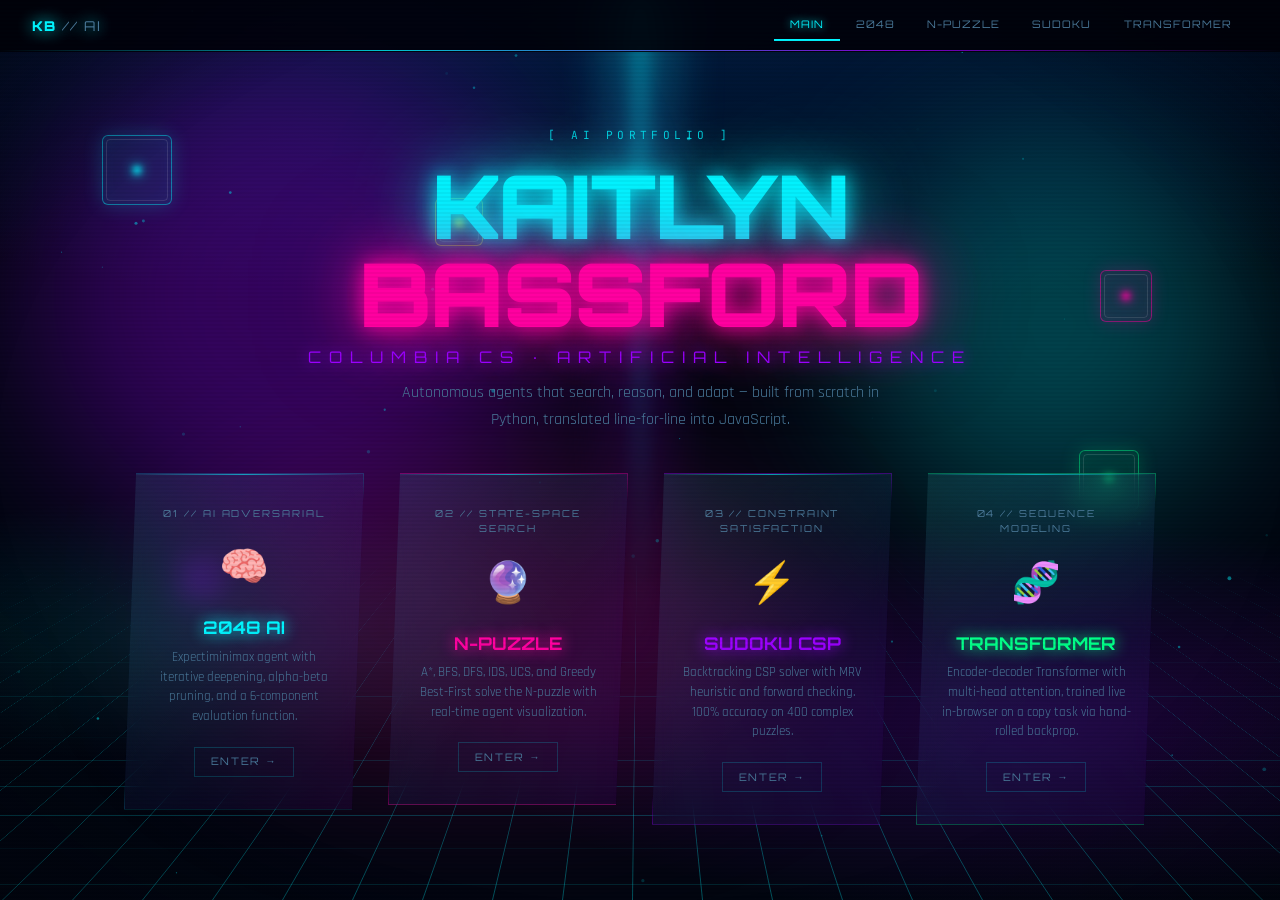
==== commit 082fe44d: "feat: add transformer project page with live in-browser training" ====
--- a/index.html
+++ b/index.html
@@ -16,6 +16,7 @@
     <li><a href="2048.html">2048</a></li>
     <li><a href="npuzzle.html">N-PUZZLE</a></li>
     <li><a href="sudoku.html">SUDOKU</a></li>
+    <li><a href="transformer.html">TRANSFORMER</a></li>
   </ul>
 </nav>
 
@@ -71,6 +72,15 @@
           <div class="pcm-enter">ENTER →</div>
         </div>
       </a>
+      <a class="proj-card-main" href="transformer.html">
+        <div class="pcm-inner green-card">
+          <div class="pcm-num">04 // SEQUENCE MODELING</div>
+          <div class="pcm-icon">🧬</div>
+          <div class="pcm-title green">TRANSFORMER</div>
+          <div class="pcm-desc">Encoder-decoder Transformer with multi-head attention, trained live in-browser on a copy task via hand-rolled backprop.</div>
+          <div class="pcm-enter">ENTER →</div>
+        </div>
+      </a>
     </div>
   </div>
 </div>
--- a/style.css
+++ b/style.css
@@ -713,12 +713,18 @@
   border-color: var(--purple);
   box-shadow: 0 0 30px rgba(155,0,255,0.2), inset 0 0 30px rgba(155,0,255,0.05);
 }
+.pcm-inner.green-card { border-color: rgba(0,255,136,0.35); }
+.proj-card-main:hover .pcm-inner.green-card {
+  border-color: var(--green);
+  box-shadow: 0 0 30px rgba(0,255,136,0.2), inset 0 0 30px rgba(0,255,136,0.05);
+}
 .pcm-num { font-family: var(--orb); font-size: 0.6rem; color: var(--dim); letter-spacing: 0.2em; margin-bottom: 1rem; }
 .pcm-icon { font-size: 2.5rem; margin-bottom: 0.75rem; }
 .pcm-title { font-family: var(--orb); font-size: 1.1rem; font-weight: 700; margin-bottom: 0.4rem; color: #fff; }
 .pcm-title.cyan   { color: var(--cyan);   text-shadow: 0 0 15px var(--cyan); }
 .pcm-title.pink   { color: var(--pink);   text-shadow: 0 0 15px var(--pink); }
 .pcm-title.purple { color: var(--purple); text-shadow: 0 0 15px var(--purple); }
+.pcm-title.green  { color: var(--green);  text-shadow: 0 0 15px var(--green); }
 .pcm-desc { font-family: var(--raj); font-size: 0.82rem; color: var(--dim); line-height: 1.5; margin-bottom: 1.25rem; }
 .pcm-enter {
   font-family: var(--orb);
@@ -734,6 +740,7 @@
 .proj-card-main:hover .pcm-enter { color: var(--cyan); border-color: var(--cyan); box-shadow: 0 0 10px rgba(0,245,255,0.3); }
 .proj-card-main:hover .pcm-inner.pink-card .pcm-enter { color: var(--pink); border-color: var(--pink); box-shadow: 0 0 10px rgba(255,0,160,0.3); }
 .proj-card-main:hover .pcm-inner.purple-card .pcm-enter { color: var(--purple); border-color: var(--purple); box-shadow: 0 0 10px rgba(155,0,255,0.3); }
+.proj-card-main:hover .pcm-inner.green-card .pcm-enter { color: var(--green); border-color: var(--green); box-shadow: 0 0 10px rgba(0,255,136,0.3); }
 
 /* ══════════════════════════════════════════════════════
    SHARED PROJECT PAGE LAYOUT
@@ -962,6 +969,38 @@
 @keyframes cellPop { 0% { transform: scale(0.6); opacity:0.5; } 65% { transform: scale(1.15); } 100% { transform: scale(1); opacity:1; } }
 
 /* ══════════════════════════════════════════════════════
+   TRANSFORMER
+══════════════════════════════════════════════════════ */
+.tf-tok-row { display: flex; gap: 4px; flex-wrap: wrap; }
+.tf-tok {
+  min-width: 32px; height: 32px; padding: 0 6px;
+  display: flex; align-items: center; justify-content: center;
+  font-family: var(--mono); font-size: 0.78rem; color: var(--green);
+  background: rgba(0,255,136,0.08); border: 1px solid rgba(0,255,136,0.35);
+  animation: tileAppear 0.15s ease;
+}
+.tf-tok.tf-tgt { color: var(--cyan); background: rgba(0,245,255,0.08); border-color: rgba(0,245,255,0.35); }
+.tf-tok.tf-pred { color: var(--yellow); background: rgba(255,230,0,0.08); border-color: rgba(255,230,0,0.35); }
+.tf-tok.tf-wrong { color: var(--red); background: rgba(255,59,59,0.1); border-color: rgba(255,59,59,0.4); }
+.tf-heat-wrap { overflow-x: auto; }
+.tf-heat-grid { display: inline-grid; gap: 2px; }
+.tf-heat-cell {
+  width: 26px; height: 26px; border: 1px solid rgba(0,255,136,0.15);
+  position: relative; cursor: default;
+}
+.tf-heat-lbl {
+  font-family: var(--mono); font-size: 0.6rem; color: var(--dim);
+  display: flex; align-items: center; justify-content: center;
+}
+.tf-loss-chart { width: 100%; height: 140px; display: block; background: rgba(0,0,0,0.2); border: 1px solid var(--border); }
+.tf-head-tabs { display: flex; gap: 0.3rem; flex-wrap: wrap; }
+.tf-head-tab {
+  font-family: var(--mono); font-size: 0.65rem; padding: 0.25rem 0.6rem;
+  border: 1px solid var(--border); color: var(--dim); cursor: pointer; background: none;
+}
+.tf-head-tab.act { color: var(--green); border-color: var(--green); background: rgba(0,255,136,0.08); }
+
+/* ══════════════════════════════════════════════════════
    AGENT LOG
 ══════════════════════════════════════════════════════ */
 .agent-log {
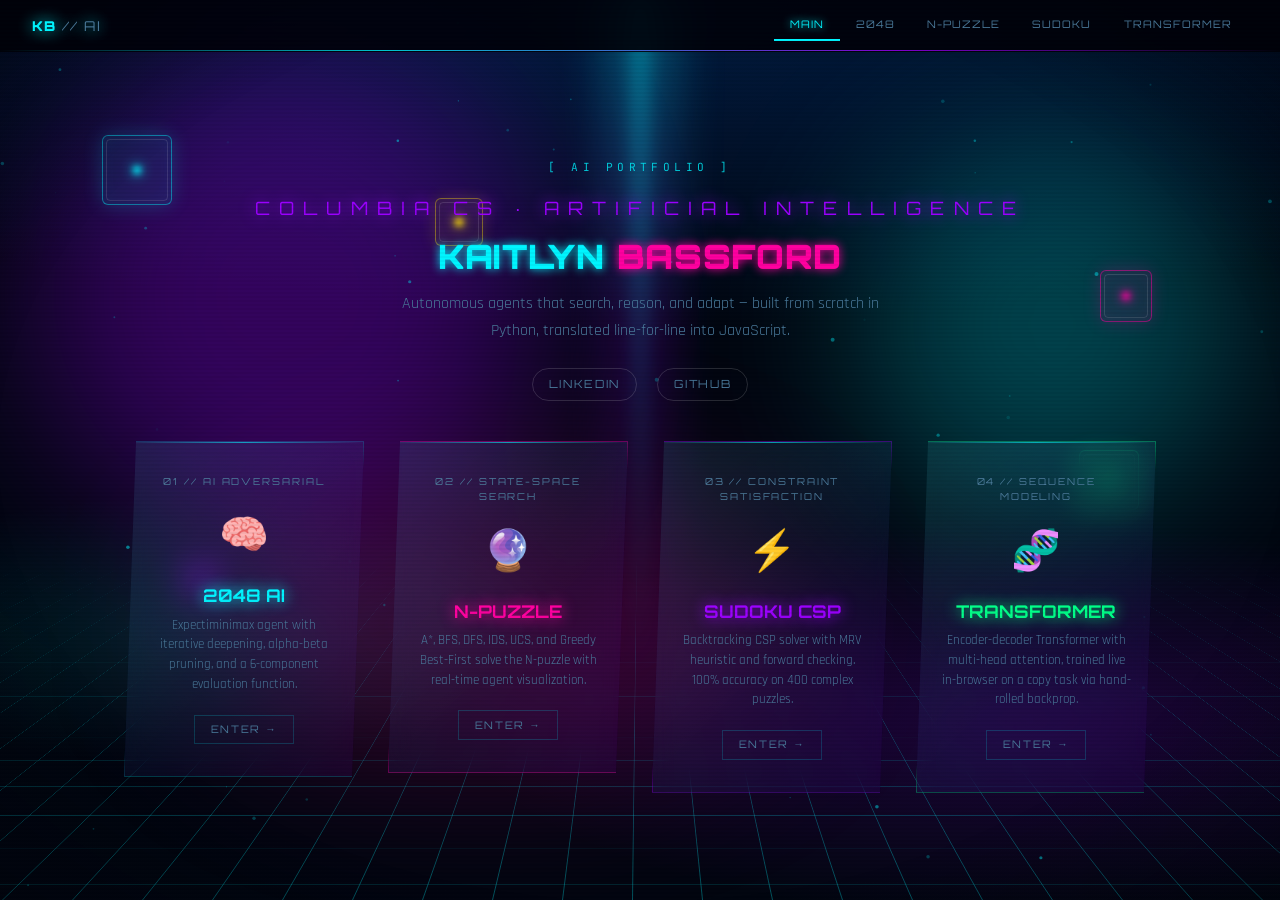
==== commit 571db746: "style: rebalance hero layout, add LinkedIn/GitHub links Shrink the name so it's no longer the domina" ====
--- a/index.html
+++ b/index.html
@@ -37,12 +37,16 @@
 
   <div class="hero-content">
     <div class="hero-tag">[ AI PORTFOLIO ]</div>
-    <h1 class="hero-name">
+    <div class="hero-sub">Columbia CS · Artificial Intelligence</div>
+    <h1 class="hero-name hero-name-sm">
       <span class="line1" data-text="KAITLYN">KAITLYN</span>
       <span class="line2" data-text="BASSFORD">BASSFORD</span>
     </h1>
-    <div class="hero-sub">Columbia CS · Artificial Intelligence</div>
     <p class="hero-desc">Autonomous agents that search, reason, and adapt — built from scratch in Python, translated line-for-line into JavaScript.</p>
+    <div class="hero-links">
+      <a href="https://www.linkedin.com/in/kaitlyn-bassford/" target="_blank" rel="noopener">LINKEDIN</a>
+      <a href="https://github.com/dpologdvinity/ai-projects" target="_blank" rel="noopener">GITHUB</a>
+    </div>
 
     <div class="project-cards">
       <a class="proj-card-main" href="2048.html">
--- a/style.css
+++ b/style.css
@@ -630,15 +630,25 @@
   margin-bottom: 0.5rem;
   color: #fff;
 }
+.hero-name.hero-name-sm {
+  font-size: clamp(1.4rem, 3.2vw, 2.1rem);
+  letter-spacing: 0.02em;
+  margin-bottom: 1rem;
+}
 .hero-name .line1 { display: block; color: var(--cyan); text-shadow: 0 0 20px var(--cyan), 0 0 60px var(--cyan), 0 0 120px rgba(0,245,255,0.4); }
 .hero-name .line2 { display: block; color: var(--pink); text-shadow: 0 0 20px var(--pink), 0 0 60px var(--pink), 0 0 120px rgba(255,0,160,0.4); }
+.hero-name-sm .line1, .hero-name-sm .line2 {
+  display: inline;
+  text-shadow: 0 0 10px currentColor;
+}
+.hero-name-sm .line2::before { content: " "; }
 .hero-sub {
   font-family: var(--orb);
-  font-size: clamp(0.75rem, 2vw, 1rem);
+  font-size: clamp(0.85rem, 2.4vw, 1.15rem);
   color: var(--purple);
   letter-spacing: 0.5em;
   text-transform: uppercase;
-  margin-bottom: 0.5rem;
+  margin-bottom: 1.1rem;
   text-shadow: 0 0 15px var(--purple);
 }
 .hero-desc {
@@ -646,8 +656,31 @@
   font-size: 1rem;
   color: var(--dim);
   max-width: 500px;
-  margin: 0 auto 2.5rem;
+  margin: 0 auto 1.5rem;
   line-height: 1.7;
+}
+.hero-links {
+  display: flex;
+  gap: 1.25rem;
+  justify-content: center;
+  margin-bottom: 2.5rem;
+}
+.hero-links a {
+  font-family: var(--orb);
+  font-size: 0.7rem;
+  letter-spacing: 0.15em;
+  color: var(--dim);
+  padding: 0.4rem 1rem;
+  border: 1px solid rgba(255,255,255,0.15);
+  border-radius: 999px;
+  text-decoration: none;
+  transition: all 0.15s;
+}
+.hero-links a:hover {
+  color: var(--cyan);
+  border-color: var(--cyan);
+  text-shadow: 0 0 8px var(--cyan);
+  box-shadow: 0 0 15px rgba(0,245,255,0.2);
 }
 
 /* Project cards on main */
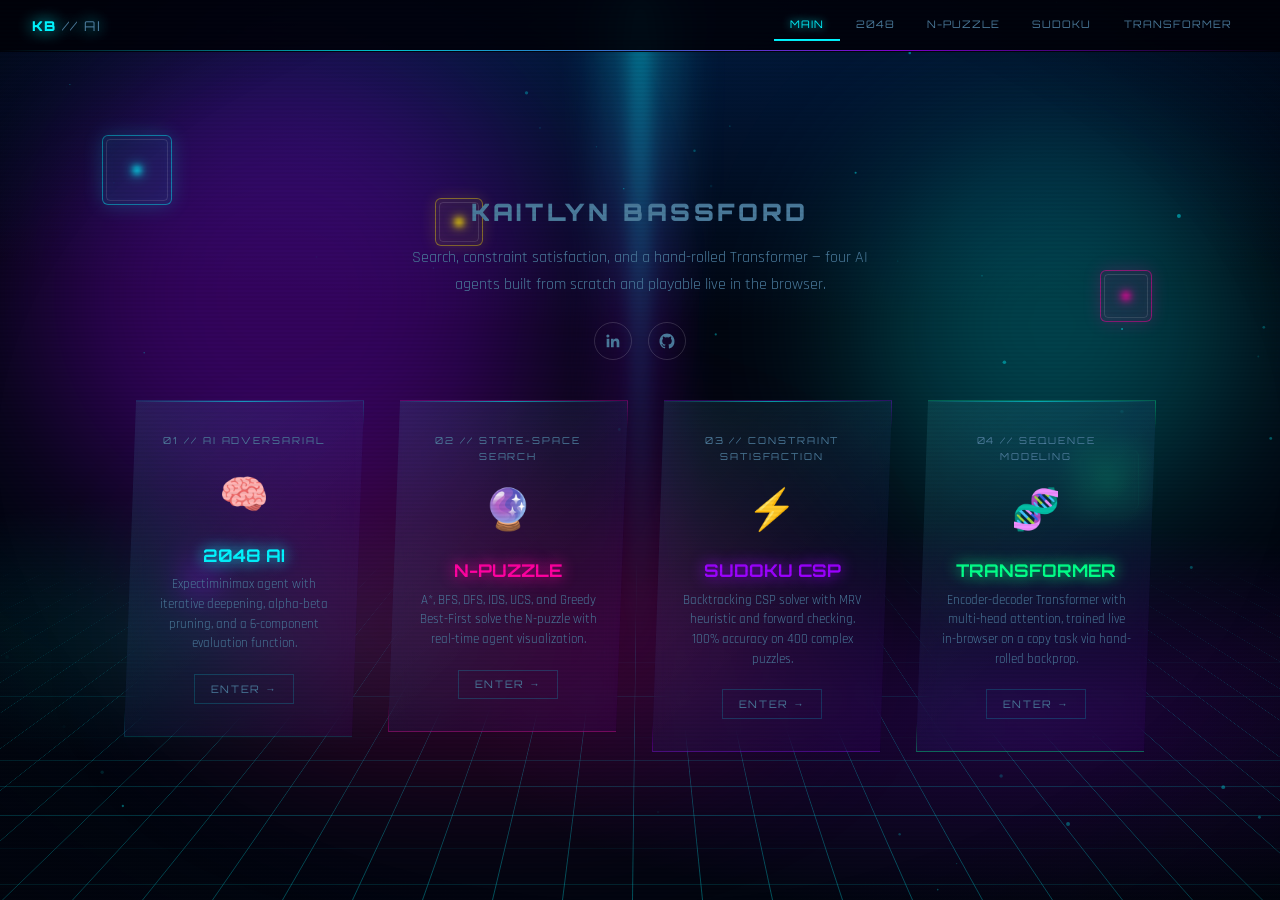
==== commit 60f7505e: "style: simplify hero — drop tag/subtitle, icon links, rewritten desc Remove the "[ AI PORTFOLIO ]" t" ====
--- a/index.html
+++ b/index.html
@@ -36,16 +36,18 @@
   <canvas id="particles-canvas" style="position:absolute;top:0;left:0;width:100%;height:100%;pointer-events:none;z-index:1"></canvas>
 
   <div class="hero-content">
-    <div class="hero-tag">[ AI PORTFOLIO ]</div>
-    <div class="hero-sub">Columbia CS · Artificial Intelligence</div>
-    <h1 class="hero-name hero-name-sm">
+    <h1 class="hero-name hero-name-xs hero-name-mono">
       <span class="line1" data-text="KAITLYN">KAITLYN</span>
       <span class="line2" data-text="BASSFORD">BASSFORD</span>
     </h1>
-    <p class="hero-desc">Autonomous agents that search, reason, and adapt — built from scratch in Python, translated line-for-line into JavaScript.</p>
+    <p class="hero-desc">Search, constraint satisfaction, and a hand-rolled Transformer — four AI agents built from scratch and playable live in the browser.</p>
     <div class="hero-links">
-      <a href="https://www.linkedin.com/in/kaitlyn-bassford/" target="_blank" rel="noopener">LINKEDIN</a>
-      <a href="https://github.com/dpologdvinity/ai-projects" target="_blank" rel="noopener">GITHUB</a>
+      <a href="https://www.linkedin.com/in/kaitlyn-bassford/" target="_blank" rel="noopener" aria-label="LinkedIn">
+        <svg viewBox="0 0 24 24" width="18" height="18" fill="currentColor"><path d="M20.45 20.45h-3.56v-5.57c0-1.33-.02-3.04-1.85-3.04-1.86 0-2.14 1.45-2.14 2.94v5.67H9.34V9h3.42v1.56h.05c.48-.9 1.64-1.85 3.38-1.85 3.6 0 4.27 2.37 4.27 5.46v6.28zM5.34 7.43a2.07 2.07 0 1 1 0-4.13 2.07 2.07 0 0 1 0 4.13zM7.12 20.45H3.56V9h3.56v11.45z"/></svg>
+      </a>
+      <a href="https://github.com/dpologdvinity/ai-projects" target="_blank" rel="noopener" aria-label="GitHub">
+        <svg viewBox="0 0 24 24" width="18" height="18" fill="currentColor"><path d="M12 2C6.48 2 2 6.58 2 12.19c0 4.49 2.87 8.3 6.84 9.64.5.1.68-.22.68-.49 0-.24-.01-.87-.01-1.71-2.78.62-3.37-1.37-3.37-1.37-.46-1.19-1.11-1.51-1.11-1.51-.91-.63.07-.62.07-.62 1 .07 1.53 1.05 1.53 1.05.89 1.56 2.34 1.11 2.91.85.09-.66.35-1.11.63-1.37-2.22-.26-4.56-1.14-4.56-5.05 0-1.12.39-2.03 1.03-2.74-.1-.26-.45-1.31.1-2.73 0 0 .84-.28 2.75 1.05a9.36 9.36 0 0 1 5 0c1.91-1.33 2.75-1.05 2.75-1.05.55 1.42.2 2.47.1 2.73.64.71 1.03 1.62 1.03 2.74 0 3.92-2.34 4.78-4.57 5.04.36.32.68.94.68 1.9 0 1.37-.01 2.48-.01 2.81 0 .27.18.6.69.49A10.02 10.02 0 0 0 22 12.19C22 6.58 17.52 2 12 2z"/></svg>
+      </a>
     </div>
 
     <div class="project-cards">
--- a/style.css
+++ b/style.css
@@ -612,15 +612,6 @@
   text-align: center;
   padding: 2rem;
 }
-.hero-tag {
-  font-family: var(--mono);
-  font-size: 0.7rem;
-  color: var(--cyan);
-  letter-spacing: 0.4em;
-  text-transform: uppercase;
-  margin-bottom: 1rem;
-  opacity: 0.8;
-}
 .hero-name {
   font-family: var(--orb);
   font-size: clamp(2.5rem, 8vw, 5.5rem);
@@ -630,26 +621,22 @@
   margin-bottom: 0.5rem;
   color: #fff;
 }
-.hero-name.hero-name-sm {
-  font-size: clamp(1.4rem, 3.2vw, 2.1rem);
-  letter-spacing: 0.02em;
-  margin-bottom: 1rem;
+.hero-name.hero-name-xs {
+  font-size: clamp(1.1rem, 2.2vw, 1.5rem);
+  letter-spacing: 0.15em;
+  margin-bottom: 1.25rem;
 }
 .hero-name .line1 { display: block; color: var(--cyan); text-shadow: 0 0 20px var(--cyan), 0 0 60px var(--cyan), 0 0 120px rgba(0,245,255,0.4); }
 .hero-name .line2 { display: block; color: var(--pink); text-shadow: 0 0 20px var(--pink), 0 0 60px var(--pink), 0 0 120px rgba(255,0,160,0.4); }
-.hero-name-sm .line1, .hero-name-sm .line2 {
+.hero-name-xs .line1, .hero-name-xs .line2 {
   display: inline;
   text-shadow: 0 0 10px currentColor;
 }
-.hero-name-sm .line2::before { content: " "; }
-.hero-sub {
-  font-family: var(--orb);
-  font-size: clamp(0.85rem, 2.4vw, 1.15rem);
-  color: var(--purple);
-  letter-spacing: 0.5em;
-  text-transform: uppercase;
-  margin-bottom: 1.1rem;
-  text-shadow: 0 0 15px var(--purple);
+.hero-name-xs .line2::before { content: " "; }
+.hero-name-mono.hero-name-xs .line1,
+.hero-name-mono.hero-name-xs .line2 {
+  color: var(--dim);
+  text-shadow: none;
 }
 .hero-desc {
   font-family: var(--raj);
@@ -661,25 +648,24 @@
 }
 .hero-links {
   display: flex;
-  gap: 1.25rem;
+  gap: 1rem;
   justify-content: center;
   margin-bottom: 2.5rem;
 }
 .hero-links a {
-  font-family: var(--orb);
-  font-size: 0.7rem;
-  letter-spacing: 0.15em;
+  display: flex;
+  align-items: center;
+  justify-content: center;
+  width: 38px;
+  height: 38px;
   color: var(--dim);
-  padding: 0.4rem 1rem;
   border: 1px solid rgba(255,255,255,0.15);
-  border-radius: 999px;
-  text-decoration: none;
+  border-radius: 50%;
   transition: all 0.15s;
 }
 .hero-links a:hover {
   color: var(--cyan);
   border-color: var(--cyan);
-  text-shadow: 0 0 8px var(--cyan);
   box-shadow: 0 0 15px rgba(0,245,255,0.2);
 }
 
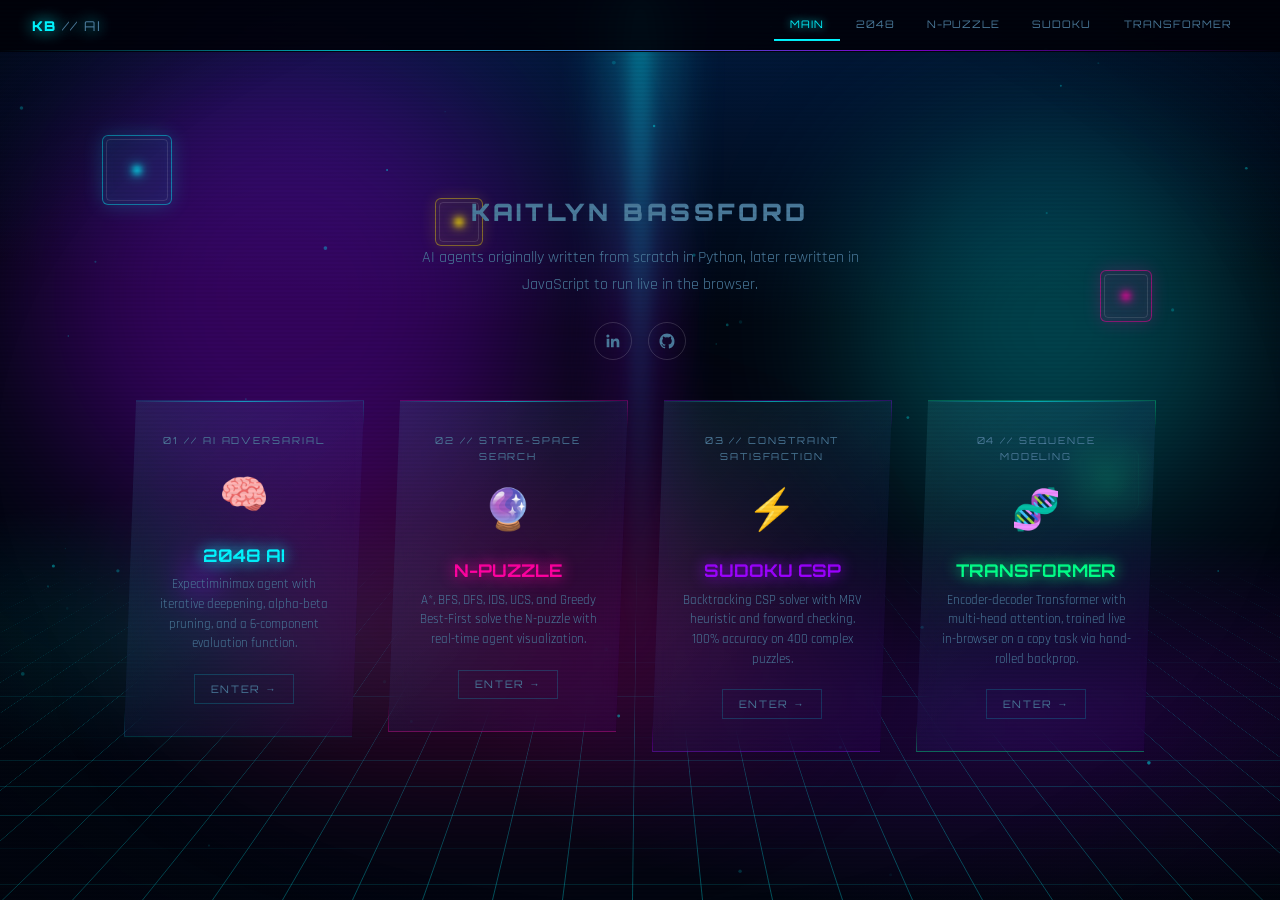
==== commit 1c92fc84: "docs: rework hero description to explain the Python-to-JS rewrite Cards already list each algorithm," ====
--- a/index.html
+++ b/index.html
@@ -40,7 +40,7 @@
       <span class="line1" data-text="KAITLYN">KAITLYN</span>
       <span class="line2" data-text="BASSFORD">BASSFORD</span>
     </h1>
-    <p class="hero-desc">Search, constraint satisfaction, and a hand-rolled Transformer — four AI agents built from scratch and playable live in the browser.</p>
+    <p class="hero-desc">AI agents originally written from scratch in Python, later rewritten in JavaScript to run live in the browser.</p>
     <div class="hero-links">
       <a href="https://www.linkedin.com/in/kaitlyn-bassford/" target="_blank" rel="noopener" aria-label="LinkedIn">
         <svg viewBox="0 0 24 24" width="18" height="18" fill="currentColor"><path d="M20.45 20.45h-3.56v-5.57c0-1.33-.02-3.04-1.85-3.04-1.86 0-2.14 1.45-2.14 2.94v5.67H9.34V9h3.42v1.56h.05c.48-.9 1.64-1.85 3.38-1.85 3.6 0 4.27 2.37 4.27 5.46v6.28zM5.34 7.43a2.07 2.07 0 1 1 0-4.13 2.07 2.07 0 0 1 0 4.13zM7.12 20.45H3.56V9h3.56v11.45z"/></svg>
